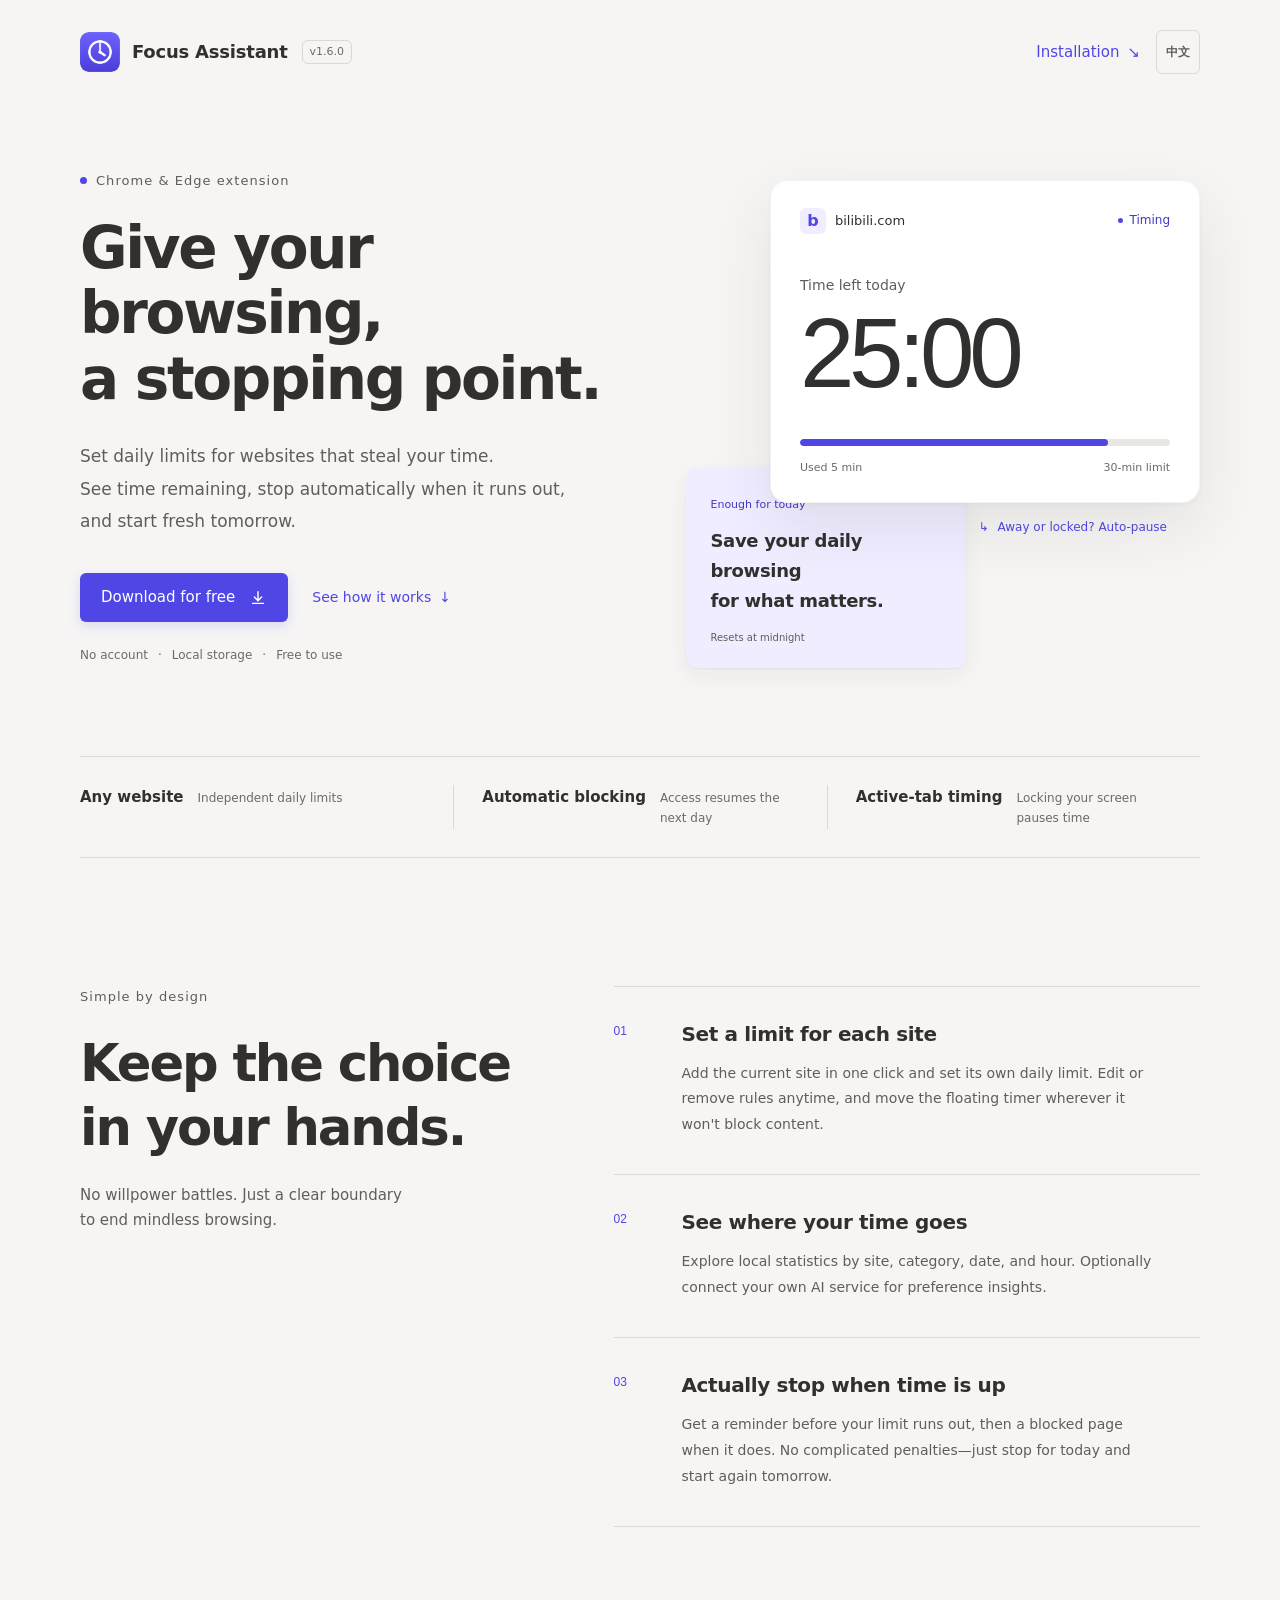
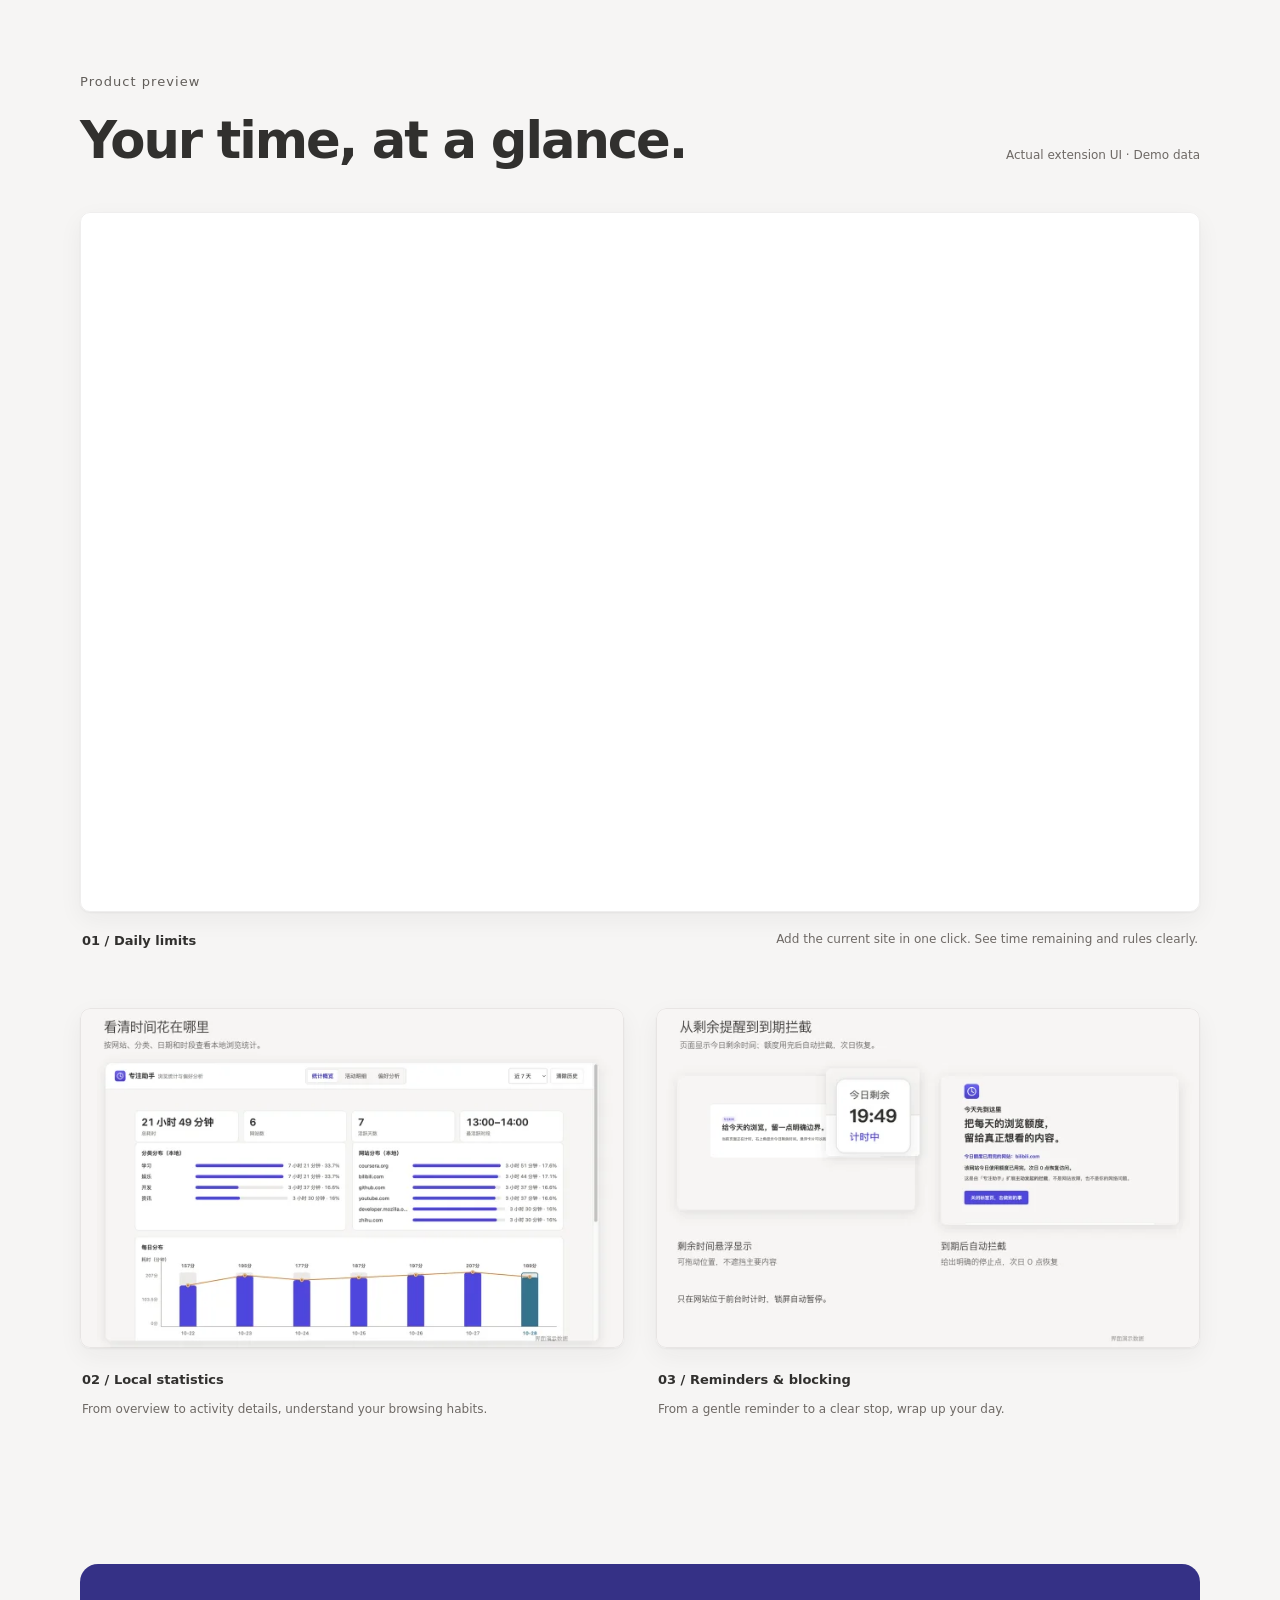
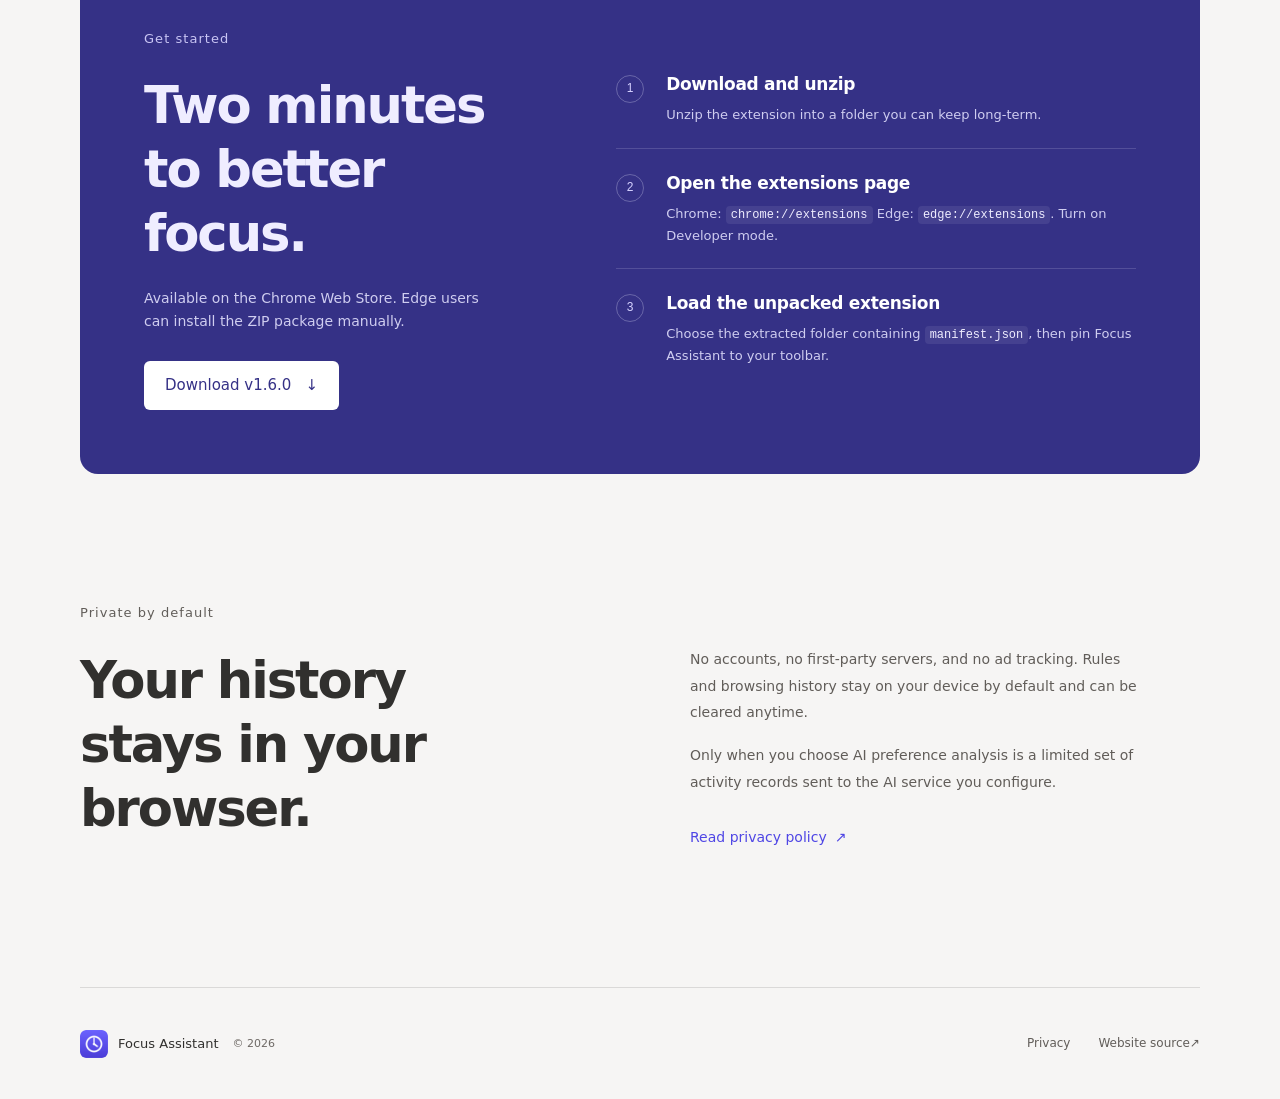
==== index.html @ d443dc2c "feat(website): 发布扩展 v1.6.0 双语版本下载" ====
<!doctype html>
<html lang="zh-CN">
<head>
  <meta charset="utf-8">
  <meta name="viewport" content="width=device-width, initial-scale=1">
  <script>
    document.documentElement.lang = (navigator.language || 'zh-CN').toLowerCase().startsWith('zh') ? 'zh-CN' : 'en';
    try {
      const savedLanguage = localStorage.getItem('focus-helper-language');
      if (savedLanguage === 'en' || savedLanguage === 'zh-CN') document.documentElement.lang = savedLanguage;
    } catch {}
  </script>
  <title data-i18n="meta.title">专注助手｜给浏览，一个停止点</title>
  <meta name="description" content="专注助手是一款 Chrome 与 Edge 扩展：为网站设置每日使用限额，查看剩余时间，到期自动拦截，次日恢复。浏览记录默认只保存在本机。" data-i18n-attr="content:meta.description">
  <meta name="theme-color" content="#f6f5f4">
  <link rel="canonical" href="https://yl-jiang.github.io/focus-helper/">
  <link rel="icon" type="image/png" href="assets/icon.png">
  <link rel="stylesheet" href="styles.css">
  <script src="site.js" defer></script>
  <meta property="og:type" content="website">
  <meta property="og:locale" content="zh_CN" data-i18n-attr="content:meta.ogLocale">
  <meta property="og:title" content="专注助手｜给浏览，一个停止点" data-i18n-attr="content:meta.title">
  <meta property="og:description" content="为网站设置每日额度，剩余时间看得见，到期自动停下。" data-i18n-attr="content:meta.ogDescription">
  <meta property="og:url" content="https://yl-jiang.github.io/focus-helper/">
  <meta property="og:image" content="https://yl-jiang.github.io/focus-helper/assets/social-preview.png">
  <meta property="og:image:width" content="1400">
  <meta property="og:image:height" content="560">
  <meta property="og:image:alt" content="专注助手：为网站设置每日使用限额" data-i18n-attr="content:meta.ogImageAlt">
  <meta name="twitter:card" content="summary_large_image">
</head>
<body>
  <a class="skip-link" href="#main-content" data-i18n="skip">跳到主要内容</a>

  <header class="site-header shell">
    <a class="brand" href="./" aria-label="专注助手首页" data-i18n-attr="aria-label:brand.aria">
      <img src="assets/icon.png" alt="" width="40" height="40">
      <span data-i18n="brand.name">专注助手</span>
      <span class="version">v1.6.0</span>
    </a>
    <div class="header-actions">
      <a class="text-link header-link" href="#install"><span data-i18n="header.install">安装说明</span> <span aria-hidden="true">↘</span></a>
      <button class="language-toggle" id="language-toggle" type="button" aria-label="Switch to English" hidden>EN</button>
    </div>
  </header>

  <main id="main-content" tabindex="-1">
    <section class="hero shell" aria-labelledby="hero-title">
      <div class="hero-copy">
        <p class="eyebrow"><span class="status-dot" aria-hidden="true"></span> <span data-i18n="hero.eyebrow">Chrome 与 Edge 扩展</span></p>
        <h1 id="hero-title"><span data-i18n="hero.title1">给浏览，</span><br><span data-i18n="hero.title2">一个停止点。</span></h1>
        <p class="hero-description"><span data-i18n="hero.description1">为容易刷过头的网站设置每日额度。</span><br class="desktop-break"> <span data-i18n="hero.description2">剩余时间看得见，到期自动停下，第二天再重新开始。</span></p>
        <div class="hero-actions">
          <a class="button button-primary" href="assets/focus-helper-v1.6.0.zip" download>
            <span data-i18n="hero.download">免费下载扩展</span>
            <svg viewBox="0 0 20 20" width="18" height="18" fill="none" aria-hidden="true"><path d="M10 3v10m-4-4 4 4 4-4M4 16h12" stroke="currentColor" stroke-width="1.6" stroke-linecap="round" stroke-linejoin="round"/></svg>
          </a>
          <a class="text-link" href="#preview"><span data-i18n="hero.preview">看看它如何工作</span> <span aria-hidden="true">↓</span></a>
        </div>
        <ul class="hero-meta" aria-label="产品特点" data-i18n-attr="aria-label:hero.metaAria">
          <li data-i18n="hero.noAccount">无需注册</li>
          <li data-i18n="hero.local">本地保存</li>
          <li data-i18n="hero.free">免费使用</li>
        </ul>
      </div>

      <div class="timer-stage" role="img" aria-label="倒计时界面示意：bilibili.com 今日剩余 25 分钟，每日限额 30 分钟" data-i18n-attr="aria-label:timer.aria">
        <div class="timer-window" aria-hidden="true">
          <div class="timer-topline">
            <span class="site-name"><span class="site-mark">b</span>bilibili.com</span>
            <span class="timer-status"><span class="status-dot"></span><span data-i18n="timer.status">计时中</span></span>
          </div>
          <p class="timer-label" data-i18n="timer.label">今日剩余</p>
          <p class="timer-value">25:00</p>
          <div class="timer-track"><span></span></div>
          <div class="timer-footnote"><span data-i18n="timer.used">已用 5 分钟</span><span data-i18n="timer.limit">限额 30 分钟</span></div>
        </div>
        <p class="pause-note" aria-hidden="true"><span>↳</span> <span data-i18n="timer.pause">离开或锁屏，自动暂停</span></p>
        <blockquote class="stop-note" aria-hidden="true">
          <span class="stop-note-label" data-i18n="timer.stopLabel">今天先到这里</span>
          <p><span data-i18n="timer.stopQuote1">把每天的浏览额度，</span><br><span data-i18n="timer.stopQuote2">留给真正想看的内容。</span></p>
          <footer data-i18n="timer.stopFooter">额度用尽后，次日 0 点恢复</footer>
        </blockquote>
      </div>
    </section>

    <ul class="principle-list shell" aria-label="核心能力" data-i18n-attr="aria-label:principles.aria">
      <li><strong data-i18n="principles.siteTitle">任意网站</strong><span data-i18n="principles.siteText">独立设置每日限额</span></li>
      <li><strong data-i18n="principles.blockTitle">到期拦截</strong><span data-i18n="principles.blockText">次日自动恢复访问</span></li>
      <li><strong data-i18n="principles.activeTitle">前台计时</strong><span data-i18n="principles.activeText">锁屏不计入使用时间</span></li>
    </ul>

    <section class="features shell" id="features" aria-labelledby="features-title">
      <div class="section-heading">
        <p class="eyebrow" data-i18n="features.eyebrow">简单，但刚刚好</p>
        <h2 id="features-title"><span data-i18n="features.title1">把选择权，</span><br><span data-i18n="features.title2">留给自己。</span></h2>
        <p data-i18n="features.description">不靠意志力反复拉扯，用一个明确的边界，结束无意识的浏览。</p>
      </div>
      <div class="feature-list">
        <article class="feature-item">
          <span class="feature-number" aria-hidden="true">01</span>
          <div><h3 data-i18n="feature1.title">为每个网站设定额度</h3><p data-i18n="feature1.body">快速添加当前网站，独立设置每日时长。规则可以随时修改或删除，倒计时悬浮框可移动到不遮挡内容的位置。</p></div>
        </article>
        <article class="feature-item">
          <span class="feature-number" aria-hidden="true">02</span>
          <div><h3 data-i18n="feature2.title">看见时间去向</h3><p data-i18n="feature2.body">按网站、分类、日期和时段查看本地统计。需要时，也可以接入自己的模型服务，生成可选的 AI 偏好分析。</p></div>
        </article>
        <article class="feature-item">
          <span class="feature-number" aria-hidden="true">03</span>
          <div><h3 data-i18n="feature3.title">到期之后，真的停下来</h3><p data-i18n="feature3.body">额度即将用完时提醒，用完后自动进入拦截页。没有复杂的惩罚，只有今天到此为止，明天重新开始。</p></div>
        </article>
      </div>
    </section>

    <section class="preview shell" id="preview" aria-labelledby="preview-title">
      <div class="preview-heading">
        <div><p class="eyebrow" data-i18n="preview.eyebrow">产品预览</p><h2 id="preview-title" data-i18n="preview.title">你的时间，一目了然。</h2></div>
        <p data-i18n="preview.note">真实扩展界面 · 演示数据</p>
      </div>
      <figure class="shot shot-wide">
        <div class="shot-frame">
          <img src="assets/limits-1280.webp" srcset="assets/limits-640.webp 640w, assets/limits-1280.webp 1280w" sizes="(max-width: 760px) calc(100vw - 40px), 1120px" width="1280" height="800" loading="lazy" decoding="async" alt="专注助手弹窗：快速添加当前网站，并分别管理 bilibili.com 和 youtube.com 的每日限额与剩余时间" data-i18n-attr="alt:shots.limitsAlt">
        </div>
        <figcaption><span data-i18n="shots.limitsCaption">01 / 每日限额</span><p data-i18n="shots.limitsText">当前网站一键添加，剩余时间与规则清晰可见。</p></figcaption>
      </figure>
      <div class="shot-grid">
        <figure class="shot">
          <div class="shot-frame">
            <img src="assets/statistics-1280.webp" srcset="assets/statistics-640.webp 640w, assets/statistics-1280.webp 1280w" sizes="(max-width: 760px) calc(100vw - 40px), 544px" width="1280" height="800" loading="lazy" decoding="async" alt="本地统计概览：总耗时、网站数、活跃天数，以及分类、网站和每日时间分布" data-i18n-attr="alt:shots.statisticsAlt">
          </div>
          <figcaption><span data-i18n="shots.statisticsCaption">02 / 本地统计</span><p data-i18n="shots.statisticsText">从总览到活动明细，理解自己的浏览习惯。</p></figcaption>
        </figure>
        <figure class="shot">
          <div class="shot-frame">
            <img src="assets/countdown-1280.webp" srcset="assets/countdown-640.webp 640w, assets/countdown-1280.webp 1280w" sizes="(max-width: 760px) calc(100vw - 40px), 544px" width="1280" height="800" loading="lazy" decoding="async" alt="倒计时悬浮框与到期拦截页：显示今日剩余时间，额度用完后提示次日恢复" data-i18n-attr="alt:shots.countdownAlt">
          </div>
          <figcaption><span data-i18n="shots.countdownCaption">03 / 提醒与拦截</span><p data-i18n="shots.countdownText">从温和提醒到明确停止，给今天一个收尾。</p></figcaption>
        </figure>
      </div>
    </section>

    <section class="install shell" id="install" aria-labelledby="install-title">
      <div class="install-intro">
        <p class="eyebrow" data-i18n="install.eyebrow">现在开始</p>
        <h2 id="install-title"><span data-i18n="install.title1">两分钟，</span><br><span data-i18n="install.title2">开始专注。</span></h2>
        <p data-i18n="install.description">Chrome 应用商店已上架；Edge 用户可通过压缩包手动安装。</p>
        <a class="button button-light" href="assets/focus-helper-v1.6.0.zip" download><span data-i18n="install.download">下载 v1.6.0</span> <span aria-hidden="true">↓</span></a>
      </div>
      <ol class="install-steps">
        <li><span class="step-number" aria-hidden="true">1</span><div><h3 data-i18n="install.step1Title">下载并解压</h3><p data-i18n="install.step1Body">将扩展压缩包解压到一个你会长期保留的文件夹。</p></div></li>
        <li><span class="step-number" aria-hidden="true">2</span><div><h3 data-i18n="install.step2Title">打开扩展管理页</h3><p><span data-i18n="install.step2Chrome">Chrome：</span><code>chrome://extensions</code><span data-i18n="install.step2Edge">；Edge：</span><code>edge://extensions</code><span data-i18n="install.step2Hint">。开启“开发者模式”。</span></p></div></li>
        <li><span class="step-number" aria-hidden="true">3</span><div><h3 data-i18n="install.step3Title">加载已解压的扩展</h3><p><span data-i18n="install.step3Prefix">选择刚才解压、包含 </span><code>manifest.json</code><span data-i18n="install.step3Suffix"> 的文件夹，然后将专注助手固定到工具栏。</span></p></div></li>
      </ol>
    </section>

    <section class="privacy shell" aria-labelledby="privacy-title">
      <div><p class="eyebrow" data-i18n="privacy.eyebrow">隐私，默认如此</p><h2 id="privacy-title"><span data-i18n="privacy.title1">你的记录，</span><br><span data-i18n="privacy.title2">留在你的浏览器里。</span></h2></div>
      <div class="privacy-copy">
        <p data-i18n="privacy.body1">没有账号，没有自有服务器，也没有广告跟踪。限额规则和浏览历史默认仅保存在本机，可随时清除。</p>
        <p data-i18n="privacy.body2">只有你主动使用 AI 偏好分析时，指定范围内的活动记录才会发送给你自己配置的模型服务。</p>
        <a class="text-link" href="https://yl-jiang.github.io/privacy-policy/privacy.html" target="_blank" rel="noopener noreferrer"><span data-i18n="privacy.link">阅读隐私政策</span> <span aria-hidden="true">↗</span></a>
      </div>
    </section>
  </main>

  <footer class="site-footer shell">
    <div class="footer-brand"><img src="assets/icon.png" alt="" width="28" height="28" loading="lazy"><span data-i18n="brand.name">专注助手</span><span class="copyright">© 2026</span></div>
    <nav class="footer-links" aria-label="页脚导航" data-i18n-attr="aria-label:footer.aria">
      <a href="https://yl-jiang.github.io/privacy-policy/privacy.html" target="_blank" rel="noopener noreferrer" data-i18n="footer.privacy">隐私政策</a>
      <a href="https://github.com/yl-jiang/focus-helper" target="_blank" rel="noopener noreferrer"><span data-i18n="footer.source">网站源码</span> <span aria-hidden="true">↗</span></a>
    </nav>
  </footer>
</body>
</html>
---- styles.css ----
:root {
  color-scheme: light;
  --canvas: #f6f5f4;
  --surface: #ffffff;
  --surface-subtle: #efedff;
  --ink: #31302e;
  --ink-2: #615d59;
  --ink-3: #6e6965;
  --line: rgb(49 48 46 / 14%);
  --accent: #4f46e5;
  --accent-strong: #4338ca;
  --accent-soft: #efedff;
  --install: #353186;
  --install-text: #efedff;
  --on-accent: #ffffff;
  --radius-s: 6px;
  --radius-m: 10px;
  --radius-l: 18px;
  --font-sans: -apple-system, BlinkMacSystemFont, "PingFang SC", "Hiragino Sans GB", "Microsoft YaHei", system-ui, sans-serif;
  --font-number: "SF Pro Display", "Helvetica Neue", Arial, sans-serif;
  --shadow-small: 0 1px 2px rgb(49 48 46 / 5%), 0 8px 24px rgb(49 48 46 / 5%);
  --shadow-large: 0 2px 4px rgb(49 48 46 / 4%), 0 24px 64px rgb(49 48 46 / 9%);
  --ease-out: cubic-bezier(.16, 1, .3, 1);
}

* { box-sizing: border-box; }
html { scroll-behavior: smooth; scroll-padding-top: 24px; }
body {
  margin: 0;
  color: var(--ink);
  background: var(--canvas);
  font: 16px/1.65 var(--font-sans);
  -webkit-font-smoothing: antialiased;
  -moz-osx-font-smoothing: grayscale;
}
h1, h2, h3, p, figure, blockquote { margin: 0; }
h1, h2, h3 { text-wrap: balance; }
p { text-wrap: pretty; }
a { color: inherit; text-decoration: none; touch-action: manipulation; }
img { display: block; max-width: 100%; height: auto; }
button, a { -webkit-tap-highlight-color: transparent; }
::selection { color: var(--ink); background: #dcd8ff; }
:focus-visible { outline: 2px solid var(--accent); outline-offset: 5px; }
.shell { width: min(1120px, calc(100% - 48px)); margin-inline: auto; }
.skip-link { position: fixed; inset: 12px auto auto 12px; z-index: 10; padding: 8px 14px; color: var(--on-accent); background: var(--accent); border-radius: var(--radius-s); transform: translateY(-160%); }
.skip-link:focus { transform: translateY(0); }

.site-header { min-height: 104px; display: flex; align-items: center; justify-content: space-between; gap: 24px; }
.brand { display: inline-flex; align-items: center; gap: 12px; min-height: 44px; font-size: 18px; font-weight: 600; letter-spacing: -.012em; }
.brand img { border-radius: 9px; }
.version { margin-left: 2px; padding: 2px 7px; color: var(--ink-3); border: 1px solid var(--line); border-radius: var(--radius-s); font-size: 11px; font-weight: 500; letter-spacing: 0; }
.text-link { display: inline-flex; align-items: center; gap: 8px; min-height: 44px; color: var(--ink); font-size: 14px; font-weight: 500; text-underline-offset: 5px; }
.text-link span { color: var(--accent); }
.header-link { font-size: 15px; }
.header-actions { display: flex; align-items: center; gap: 16px; }
.language-toggle { min-width: 44px; min-height: 44px; padding: 8px; color: var(--ink-2); background: transparent; border: 1px solid var(--line); border-radius: var(--radius-s); font: 600 12px/1 var(--font-sans); cursor: pointer; transition: color 160ms ease-out, background-color 160ms ease-out; }
[hidden] { display: none !important; }
html[lang="en"] h1 { font-size: clamp(46px, 4.8vw, 58px); letter-spacing: -.04em; }
@media (max-width: 760px) {
  html[lang="en"] h1 { font-size: clamp(38px, 10vw, 54px); }
}
@media (max-width: 480px) {
  .header-link { display: none; }
}
@media (hover: hover) and (pointer: fine) {
  .language-toggle:hover { color: var(--accent-strong); background: var(--accent-soft); }
}

.hero { display: grid; grid-template-columns: minmax(0, 1.02fr) minmax(390px, .98fr); gap: 72px; align-items: center; min-height: 600px; padding-block: 64px 88px; }
.eyebrow { display: flex; align-items: center; gap: 9px; margin-bottom: 24px; color: var(--ink-2); font-size: 13px; font-weight: 500; letter-spacing: .08em; }
.status-dot { display: inline-block; flex: 0 0 auto; width: 7px; height: 7px; background: var(--accent); border-radius: 50%; }
h1 { max-width: 580px; font-size: clamp(52px, 5.7vw, 78px); font-weight: 600; line-height: 1.13; letter-spacing: -.05em; }
.hero-description { max-width: 490px; margin-top: 28px; color: var(--ink-2); font-size: 17px; line-height: 1.9; }
.hero-actions { display: flex; align-items: center; gap: 24px; flex-wrap: wrap; margin-top: 36px; }
.button { display: inline-flex; align-items: center; justify-content: center; gap: 14px; min-height: 48px; padding: 11px 20px; border: 1px solid transparent; border-radius: var(--radius-s); font-size: 15px; font-weight: 500; transition: background-color 160ms ease-out, transform 160ms var(--ease-out); }
.button-primary { color: var(--on-accent); background: var(--accent); box-shadow: 0 4px 12px rgb(79 70 229 / 16%); }
.button:active { transform: scale(.97); }
.hero-meta { display: flex; gap: 0; margin: 24px 0 0; padding: 0; color: var(--ink-3); font-size: 12px; list-style: none; }
.hero-meta li + li::before { content: "·"; margin-inline: 10px; }

.timer-stage { position: relative; min-height: 500px; padding-top: 12px; }
.timer-window { position: relative; z-index: 1; width: min(100%, 430px); margin-left: auto; padding: 28px 30px 26px; background: var(--surface); border-radius: var(--radius-l); box-shadow: var(--shadow-large); outline: 1px solid rgb(49 48 46 / 6%); outline-offset: -1px; }
.timer-topline { display: flex; align-items: center; justify-content: space-between; gap: 12px; font-size: 13px; }
.site-name { display: inline-flex; align-items: center; gap: 9px; font-weight: 500; }
.site-mark { display: grid; place-items: center; width: 26px; height: 26px; color: var(--accent); background: var(--accent-soft); border-radius: var(--radius-s); font-size: 16px; font-weight: 600; }
.timer-status { display: inline-flex; align-items: center; gap: 6px; color: var(--accent-strong); font-size: 12px; }
.timer-status .status-dot { width: 5px; height: 5px; }
.timer-label { margin-top: 40px; color: var(--ink-2); font-size: 14px; }
.timer-value { margin-block: 2px 30px; font-family: var(--font-number); font-size: clamp(72px, 8vw, 98px); font-weight: 500; line-height: 1.12; letter-spacing: -.055em; font-variant-numeric: tabular-nums; }
.timer-track { height: 7px; overflow: hidden; background: #e9e7e4; border-radius: 999px; }
.timer-track span { display: block; width: 83.333%; height: 100%; background: var(--accent); border-radius: inherit; }
.timer-footnote { display: flex; justify-content: space-between; gap: 12px; margin-top: 13px; color: var(--ink-3); font-size: 11px; font-variant-numeric: tabular-nums; }
.pause-note { position: absolute; top: 350px; right: 28px; color: var(--ink-3); font-size: 12px; }
.pause-note span { margin-right: 5px; color: var(--accent); }
.stop-note { position: absolute; inset: auto auto 0 0; width: 280px; padding: 22px 24px; background: #efedff; border-radius: var(--radius-m); box-shadow: var(--shadow-small); }
.stop-note-label { color: var(--accent-strong); font-size: 11px; font-weight: 500; }
.stop-note p { margin-top: 10px; font-size: 18px; font-weight: 600; line-height: 1.65; letter-spacing: -.018em; }
.stop-note footer { margin-top: 14px; color: var(--ink-2); font-size: 10px; }

.principle-list { display: grid; grid-template-columns: repeat(3, 1fr); margin-block: 0 128px; padding: 28px 0; border-block: 1px solid var(--line); list-style: none; }
.principle-list li { display: flex; align-items: baseline; gap: 14px; padding-inline: 28px; }
.principle-list li:first-child { padding-left: 0; }
.principle-list li + li { border-left: 1px solid var(--line); }
.principle-list strong { flex-shrink: 0; font-size: 15px; font-weight: 600; }
.principle-list span { color: var(--ink-3); font-size: 12px; }

.features { display: grid; grid-template-columns: .85fr 1.15fr; gap: 100px; padding-bottom: 144px; }
.section-heading { align-self: start; position: sticky; top: 48px; }
h2 { font-size: clamp(36px, 4vw, 52px); font-weight: 600; line-height: 1.25; letter-spacing: -.04em; }
.section-heading > p:last-child { max-width: 330px; margin-top: 24px; color: var(--ink-2); font-size: 15px; }
.feature-list { border-top: 1px solid var(--line); }
.feature-item { display: grid; grid-template-columns: 44px 1fr; gap: 24px; padding-block: 32px 36px; border-bottom: 1px solid var(--line); }
.feature-number { padding-top: 3px; color: var(--accent); font-family: var(--font-number); font-size: 12px; font-variant-numeric: tabular-nums; }
h3 { font-size: 20px; font-weight: 600; line-height: 1.5; letter-spacing: -.018em; }
.feature-item p { max-width: 480px; margin-top: 12px; color: var(--ink-2); font-size: 14px; line-height: 1.85; }

.preview { padding-bottom: 144px; }
.preview-heading { display: flex; align-items: end; justify-content: space-between; gap: 32px; margin-bottom: 40px; }
.preview-heading .eyebrow { margin-bottom: 16px; }
.preview-heading > p { padding-bottom: 6px; color: var(--ink-3); font-size: 12px; }
.shot-frame { overflow: hidden; background: var(--surface); border-radius: var(--radius-m); box-shadow: var(--shadow-small); }
.shot-frame img { width: 100%; outline: 1px solid rgb(49 48 46 / 8%); outline-offset: -1px; border-radius: inherit; }
.shot figcaption { display: flex; justify-content: space-between; gap: 24px; padding: 18px 2px 0; }
.shot figcaption span { flex-shrink: 0; font-size: 13px; font-weight: 600; }
.shot figcaption p { color: var(--ink-3); font-size: 12px; text-align: right; }
.shot-grid { display: grid; grid-template-columns: 1fr 1fr; gap: 32px; margin-top: 56px; }
.shot-grid .shot figcaption { display: block; }
.shot-grid .shot figcaption p { margin-top: 8px; text-align: left; }

.install { display: grid; grid-template-columns: .85fr 1.15fr; gap: 88px; margin-bottom: 128px; padding: 64px; color: var(--install-text); background: var(--install); border-radius: var(--radius-l); }
.install .eyebrow { color: #c9c5f4; }
.install-intro > p:not(.eyebrow) { max-width: 340px; margin-top: 22px; color: #cfcdf0; font-size: 14px; }
.button-light { margin-top: 28px; color: var(--install); background: var(--on-accent); }
.install-steps { display: grid; align-content: center; gap: 0; margin: 0; padding: 0; list-style: none; }
.install-steps li { display: grid; grid-template-columns: 32px 1fr; gap: 18px; padding-block: 22px; }
.install-steps li + li { border-top: 1px solid rgb(237 235 255 / 16%); }
.step-number { display: grid; place-items: center; width: 28px; height: 28px; margin-top: 3px; color: #d6d2ff; border: 1px solid rgb(237 235 255 / 28%); border-radius: 50%; font-family: var(--font-number); font-size: 12px; }
.install h3 { color: var(--on-accent); font-size: 17px; }
.install-steps p { margin-top: 7px; color: #cfcdf0; font-size: 13px; }
code { padding: 2px 5px; color: var(--install-text); background: rgb(255 255 255 / 8%); border-radius: 4px; font: 12px/1.5 ui-monospace, SFMono-Regular, Consolas, monospace; overflow-wrap: anywhere; }

.privacy { display: grid; grid-template-columns: 1fr 1fr; gap: 100px; align-items: start; padding-bottom: 128px; }
.privacy-copy { max-width: 480px; padding-top: 44px; }
.privacy-copy p { color: var(--ink-2); font-size: 14px; line-height: 1.9; }
.privacy-copy p + p { margin-top: 16px; }
.privacy-copy .text-link { margin-top: 20px; }
.site-footer { display: flex; align-items: center; justify-content: space-between; gap: 24px; min-height: 112px; border-top: 1px solid var(--line); }
.footer-brand { display: flex; align-items: center; gap: 10px; font-size: 13px; font-weight: 500; }
.footer-brand img { border-radius: var(--radius-s); }
.copyright { margin-left: 4px; color: var(--ink-3); font-size: 11px; font-weight: 400; }
.footer-links { display: flex; gap: 28px; }
.footer-links a { display: inline-flex; align-items: center; min-height: 44px; color: var(--ink-2); font-size: 12px; text-underline-offset: 4px; }

.error-main { min-height: calc(100svh - 220px); display: grid; align-content: center; padding-block: 64px; }
.error-code { color: var(--accent); font-family: var(--font-number); font-size: 14px; }
.error-main h1 { margin-top: 16px; }
.error-main p:not(.error-code) { margin-block: 24px 32px; color: var(--ink-2); }
.error-main .button { justify-self: start; }

@media (hover: hover) and (pointer: fine) {
  .button-primary:hover { background: var(--accent-strong); }
  .button-light:hover { background: var(--accent-soft); }
  .text-link:hover, .footer-links a:hover { text-decoration: underline; }
  .brand:hover { opacity: .76; }
}

@media (max-width: 980px) {
  .hero { grid-template-columns: minmax(0, 1fr) minmax(340px, .9fr); gap: 36px; }
  .timer-window { padding-inline: 24px; }
  .stop-note { width: 246px; }
  .principle-list li { display: grid; gap: 3px; padding-inline: 20px; }
  .features, .privacy { gap: 56px; }
  .install { gap: 48px; padding: 48px; }
}

@media (max-width: 760px) {
  .shell { width: min(100% - 40px, 560px); }
  .site-header { min-height: 84px; }
  .brand { font-size: 16px; }
  .brand img { width: 34px; height: 34px; }
  .version { display: none; }
  .header-link { font-size: 13px; }
  .hero { grid-template-columns: 1fr; gap: 48px; min-height: auto; padding-block: 48px 72px; }
  .eyebrow { margin-bottom: 18px; font-size: 12px; }
  h1 { font-size: clamp(48px, 14vw, 68px); }
  .hero-description { margin-top: 24px; font-size: 15px; }
  .desktop-break { display: none; }
  .hero-actions { gap: 16px 24px; margin-top: 28px; }
  .hero-meta { margin-top: 18px; }
  .timer-stage { display: flex; flex-direction: column; gap: 20px; min-height: 0; width: min(100%, 440px); margin-inline: auto; padding-top: 0; }
  .timer-window { order: 0; width: calc(100% - 20px); padding: 24px; }
  .timer-label { margin-top: 32px; }
  .timer-value { font-size: clamp(76px, 23vw, 98px); }
  .pause-note { position: static; order: 1; align-self: flex-end; margin-right: 24px; }
  .stop-note { position: static; order: 2; width: 260px; }
  .principle-list { grid-template-columns: 1fr; margin-bottom: 88px; padding-block: 8px; }
  .principle-list li { display: flex; padding: 16px 0; }
  .principle-list li + li { border-left: 0; border-top: 1px solid var(--line); }
  .principle-list span { font-size: 12px; }
  .features { grid-template-columns: 1fr; gap: 40px; padding-bottom: 96px; }
  .section-heading { position: static; }
  h2 { font-size: clamp(34px, 10vw, 44px); }
  .section-heading > p:last-child { max-width: 420px; margin-top: 20px; }
  .feature-item { grid-template-columns: 32px 1fr; gap: 16px; padding-block: 28px; }
  .feature-item p { font-size: 13px; }
  .preview { padding-bottom: 96px; }
  .preview-heading { display: block; margin-bottom: 28px; }
  .preview-heading > p { margin-top: 12px; }
  .shot figcaption { display: block; padding-top: 14px; }
  .shot figcaption p { margin-top: 6px; text-align: left; }
  .shot-grid { grid-template-columns: 1fr; gap: 40px; margin-top: 40px; }
  .install { grid-template-columns: 1fr; gap: 32px; margin-bottom: 88px; padding: 36px 28px; border-radius: var(--radius-m); }
  .install-intro > p:not(.eyebrow) { max-width: 420px; }
  .install-steps li { padding-block: 20px; }
  .privacy { grid-template-columns: 1fr; gap: 24px; padding-bottom: 80px; }
  .privacy-copy { padding-top: 0; }
  .site-footer { align-items: flex-start; flex-direction: column; gap: 8px; padding-block: 24px; }
  .footer-links { gap: 24px; }
}

@media (max-width: 380px) {
  .shell { width: calc(100% - 32px); }
  .hero-actions { align-items: flex-start; flex-direction: column; gap: 8px; }
  .timer-window { width: 100%; padding-inline: 20px; }
  .timer-topline { gap: 8px; }
  .stop-note { width: 240px; padding: 18px 20px; }
  .install { padding-inline: 22px; }
}

@media (prefers-reduced-motion: reduce) {
  html { scroll-behavior: auto; }
  *, *::before, *::after { transition-duration: .01ms !important; animation-duration: .01ms !important; animation-iteration-count: 1 !important; }
}
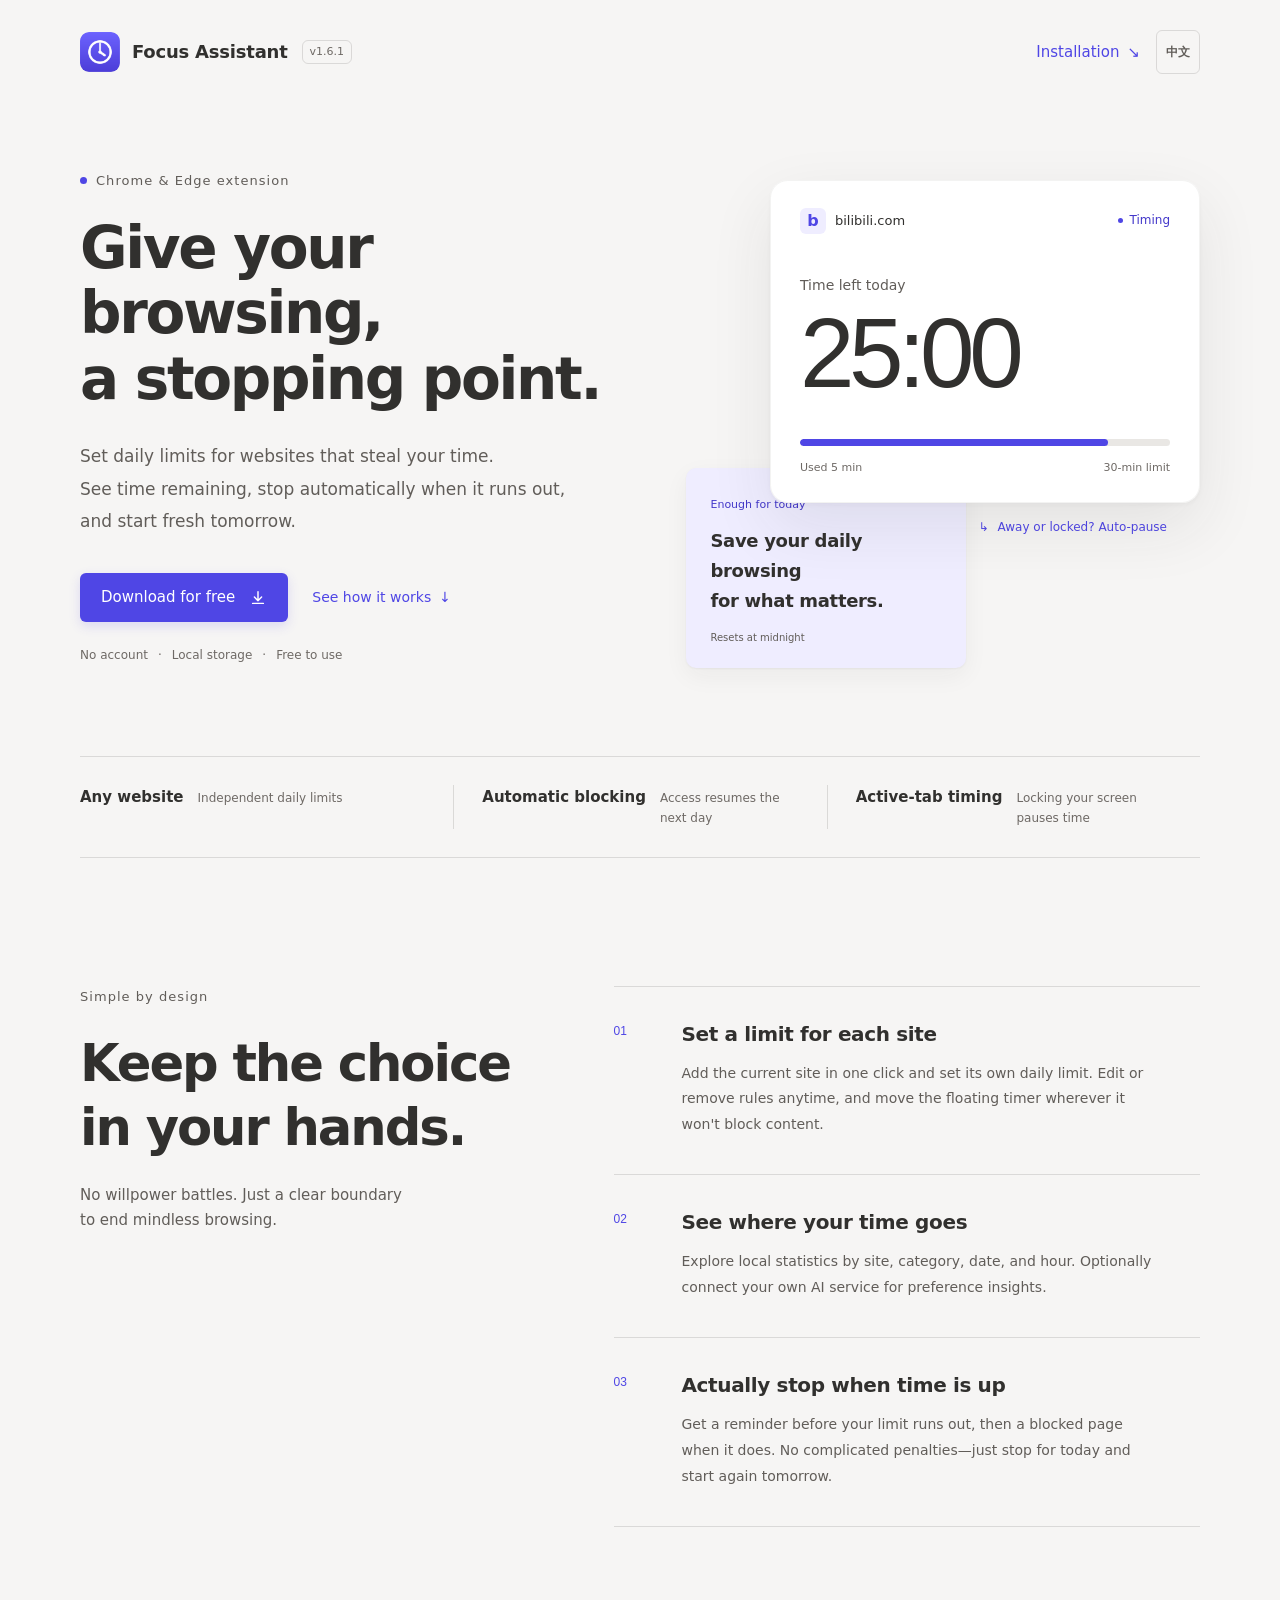
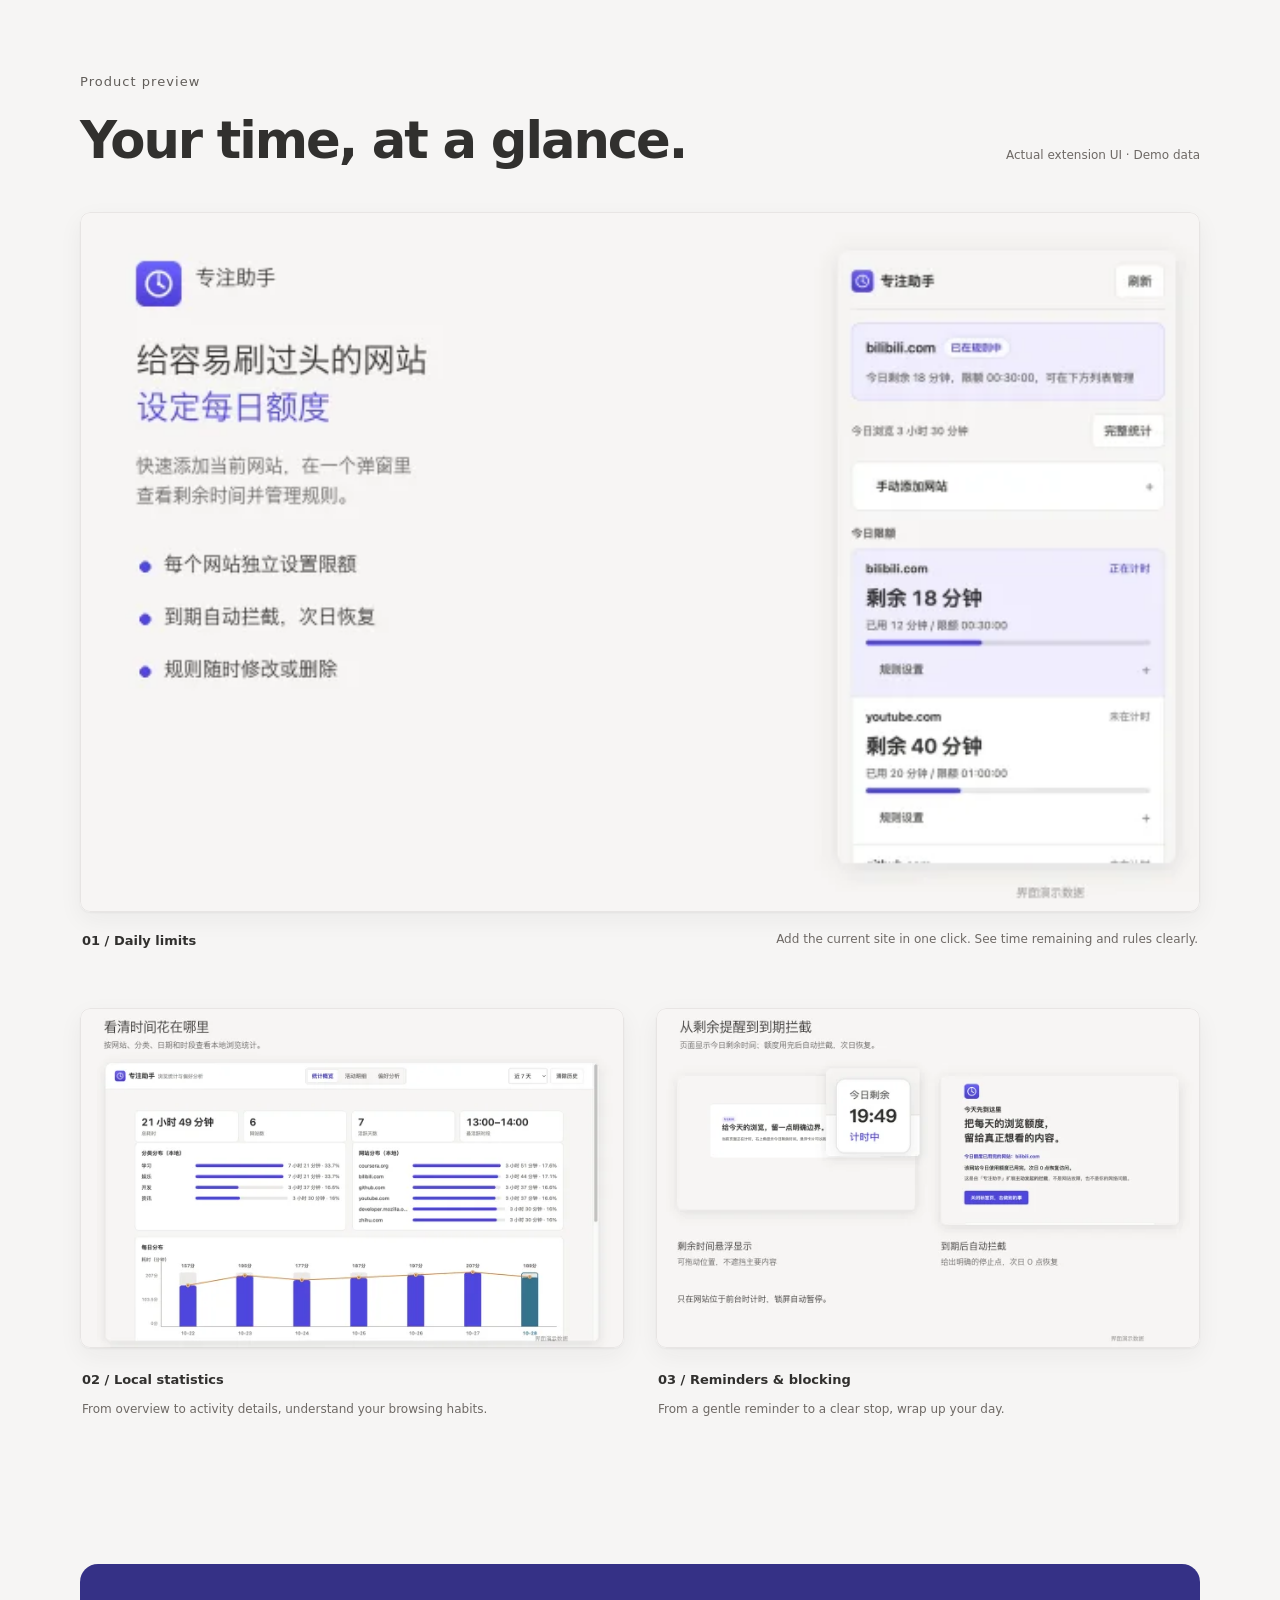
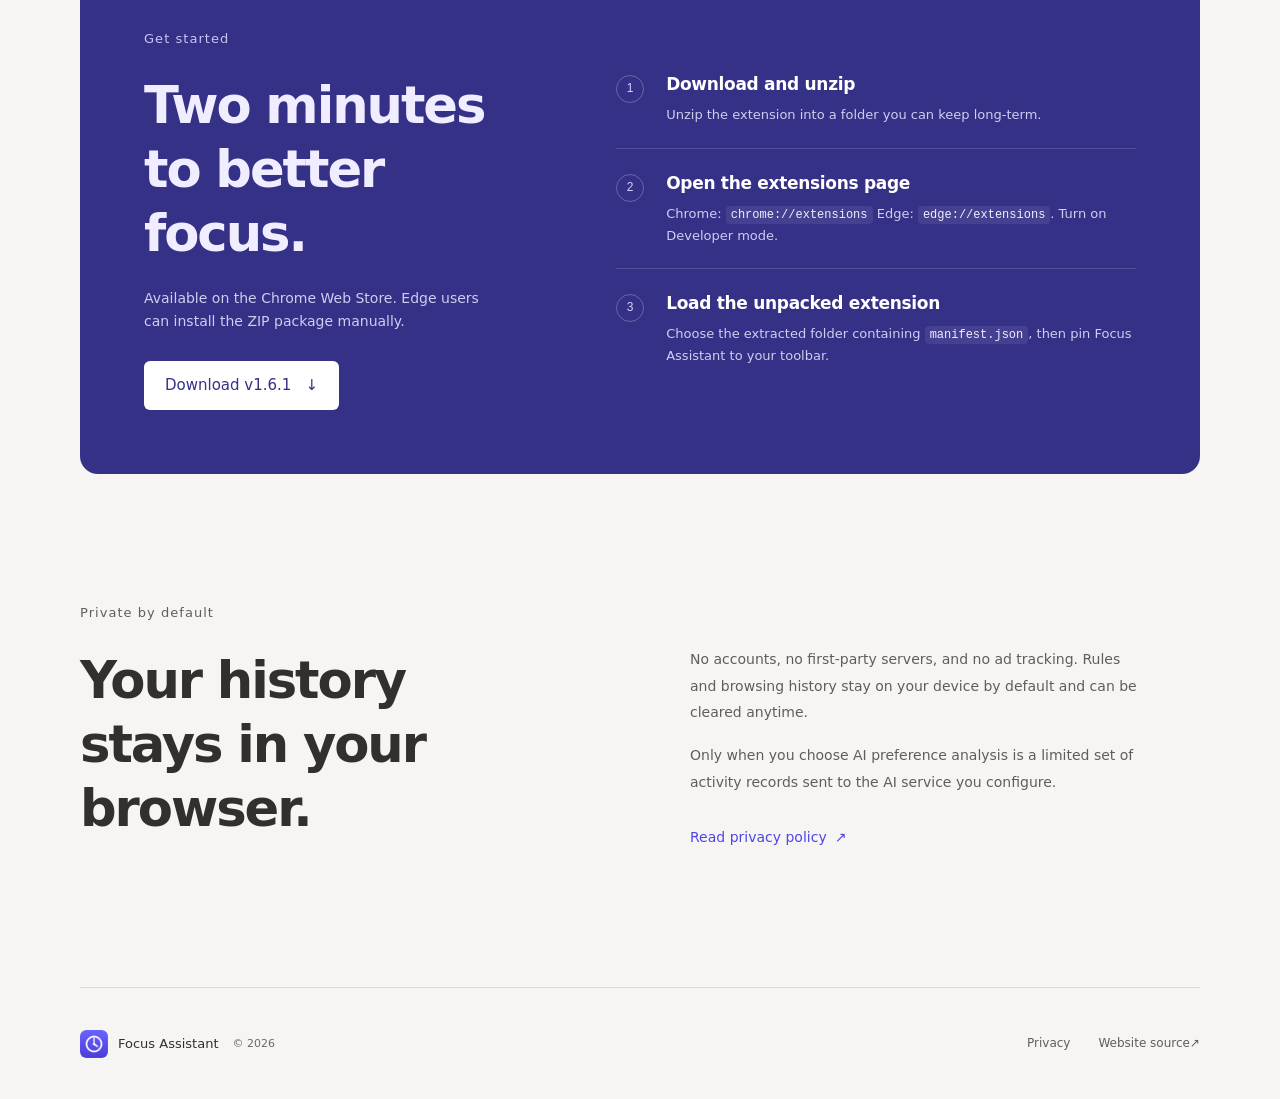
==== commit 456d0381: "fix(website): 更新活动布局补丁至 v1.6.1" ====
--- a/index.html
+++ b/index.html
@@ -35,7 +35,7 @@
     <a class="brand" href="./" aria-label="专注助手首页" data-i18n-attr="aria-label:brand.aria">
       <img src="assets/icon.png" alt="" width="40" height="40">
       <span data-i18n="brand.name">专注助手</span>
-      <span class="version">v1.6.0</span>
+      <span class="version">v1.6.1</span>
     </a>
     <div class="header-actions">
       <a class="text-link header-link" href="#install"><span data-i18n="header.install">安装说明</span> <span aria-hidden="true">↘</span></a>
@@ -50,7 +50,7 @@
         <h1 id="hero-title"><span data-i18n="hero.title1">给浏览，</span><br><span data-i18n="hero.title2">一个停止点。</span></h1>
         <p class="hero-description"><span data-i18n="hero.description1">为容易刷过头的网站设置每日额度。</span><br class="desktop-break"> <span data-i18n="hero.description2">剩余时间看得见，到期自动停下，第二天再重新开始。</span></p>
         <div class="hero-actions">
-          <a class="button button-primary" href="assets/focus-helper-v1.6.0.zip" download>
+          <a class="button button-primary" href="assets/focus-helper-v1.6.1.zip" download>
             <span data-i18n="hero.download">免费下载扩展</span>
             <svg viewBox="0 0 20 20" width="18" height="18" fill="none" aria-hidden="true"><path d="M10 3v10m-4-4 4 4 4-4M4 16h12" stroke="currentColor" stroke-width="1.6" stroke-linecap="round" stroke-linejoin="round"/></svg>
           </a>
@@ -143,7 +143,7 @@
         <p class="eyebrow" data-i18n="install.eyebrow">现在开始</p>
         <h2 id="install-title"><span data-i18n="install.title1">两分钟，</span><br><span data-i18n="install.title2">开始专注。</span></h2>
         <p data-i18n="install.description">Chrome 应用商店已上架；Edge 用户可通过压缩包手动安装。</p>
-        <a class="button button-light" href="assets/focus-helper-v1.6.0.zip" download><span data-i18n="install.download">下载 v1.6.0</span> <span aria-hidden="true">↓</span></a>
+        <a class="button button-light" href="assets/focus-helper-v1.6.1.zip" download><span data-i18n="install.download">下载 v1.6.1</span> <span aria-hidden="true">↓</span></a>
       </div>
       <ol class="install-steps">
         <li><span class="step-number" aria-hidden="true">1</span><div><h3 data-i18n="install.step1Title">下载并解压</h3><p data-i18n="install.step1Body">将扩展压缩包解压到一个你会长期保留的文件夹。</p></div></li>
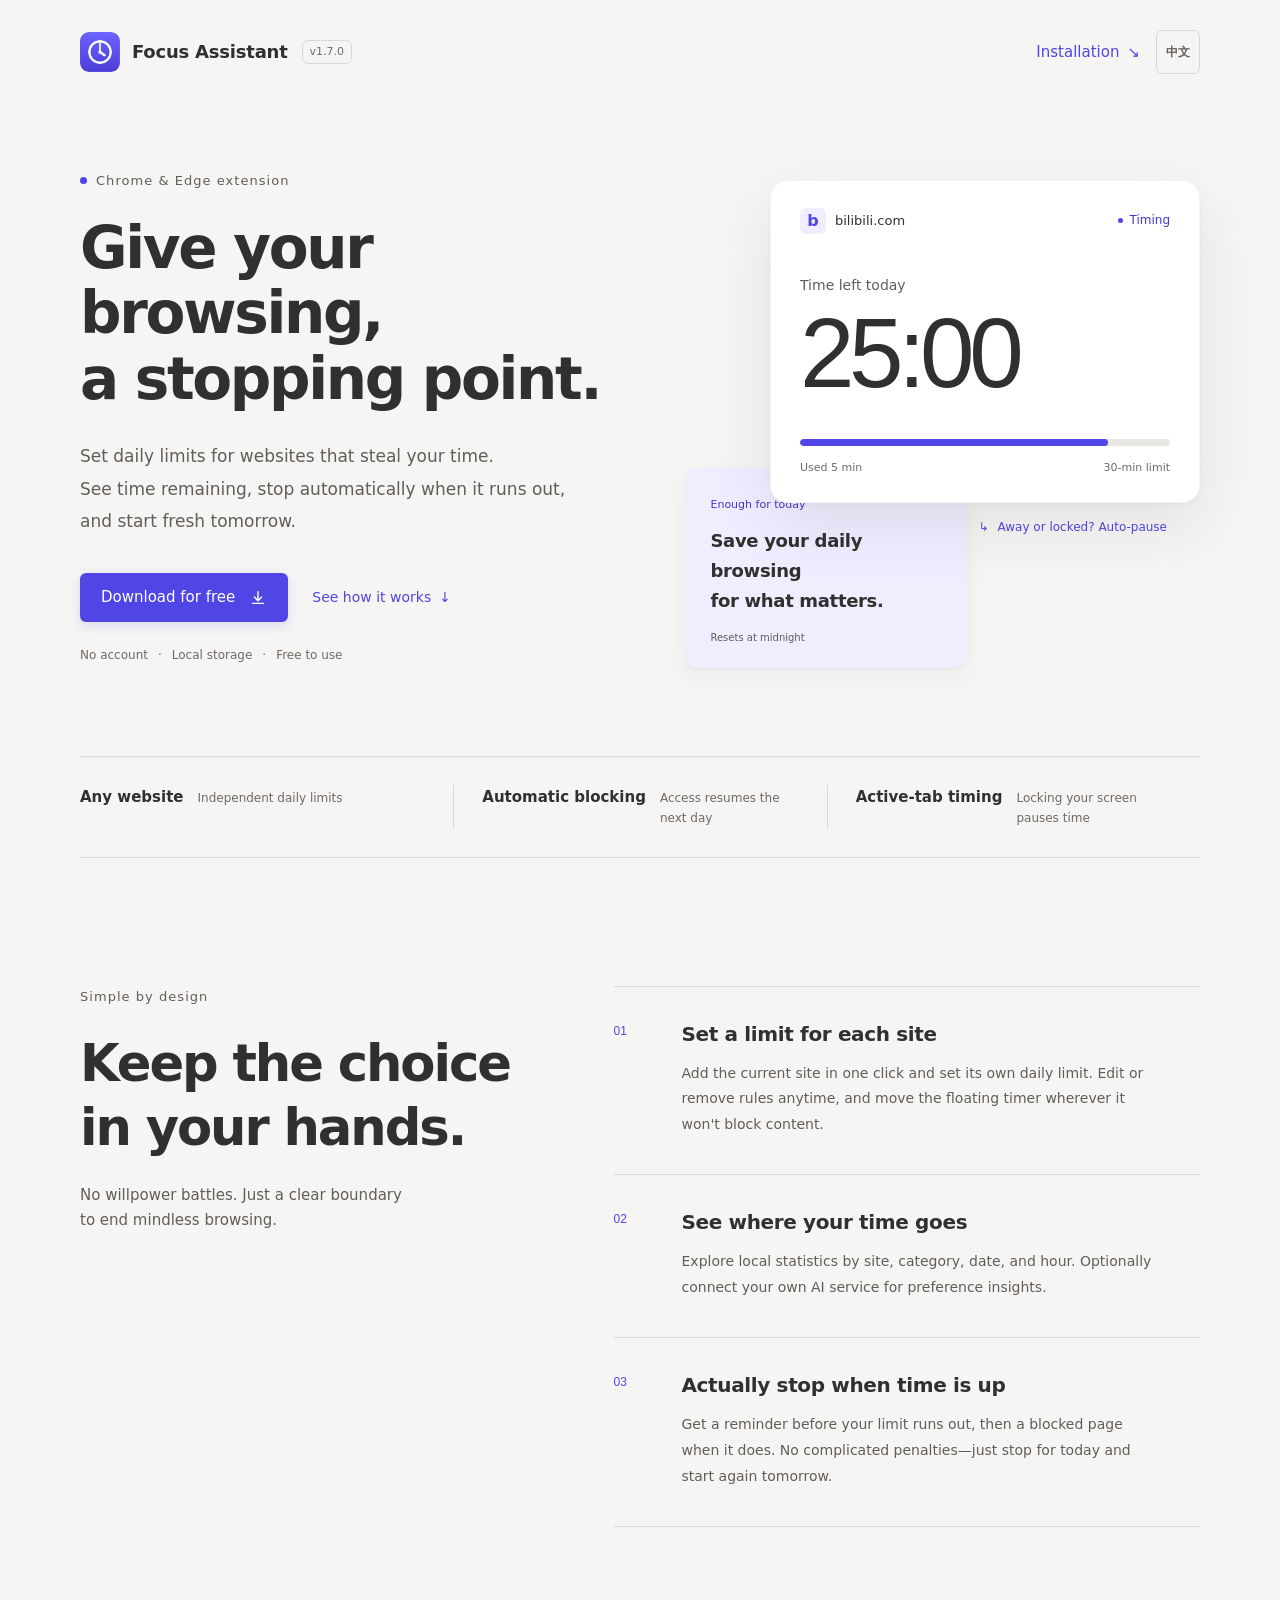
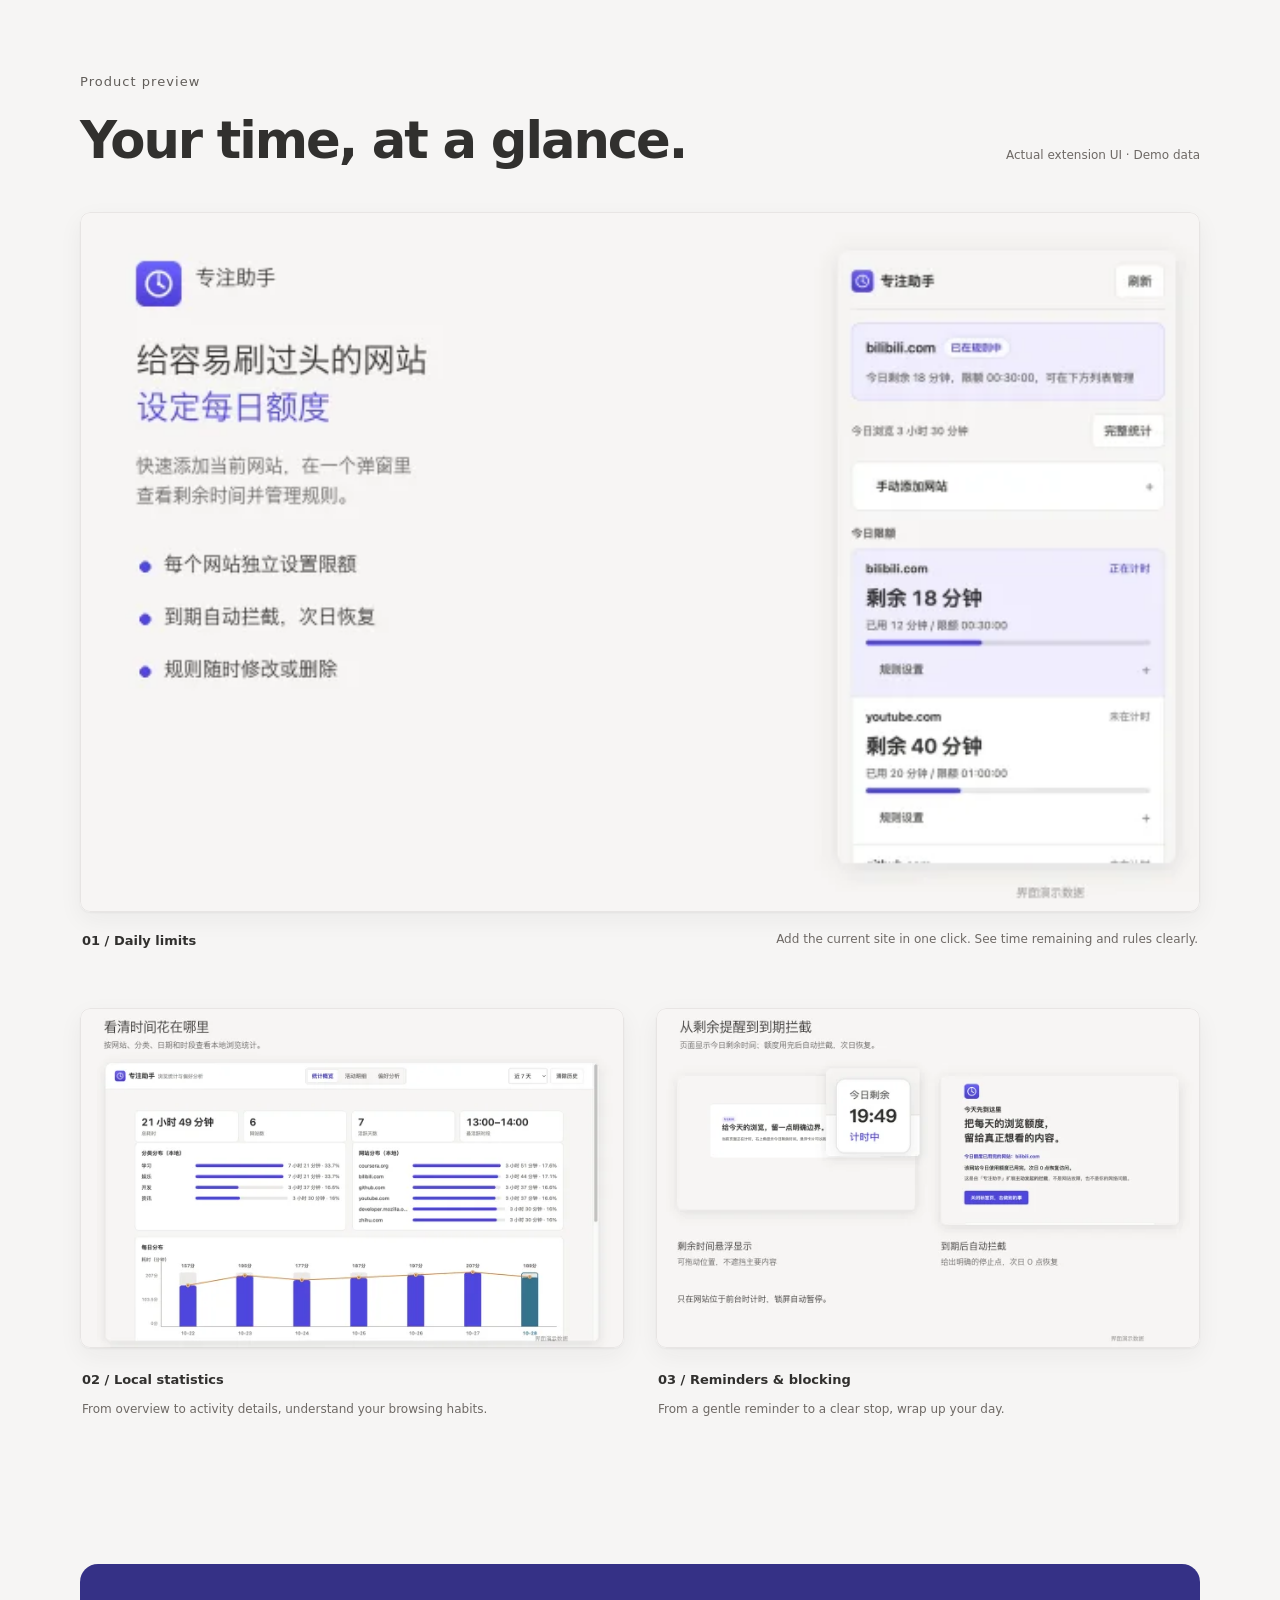
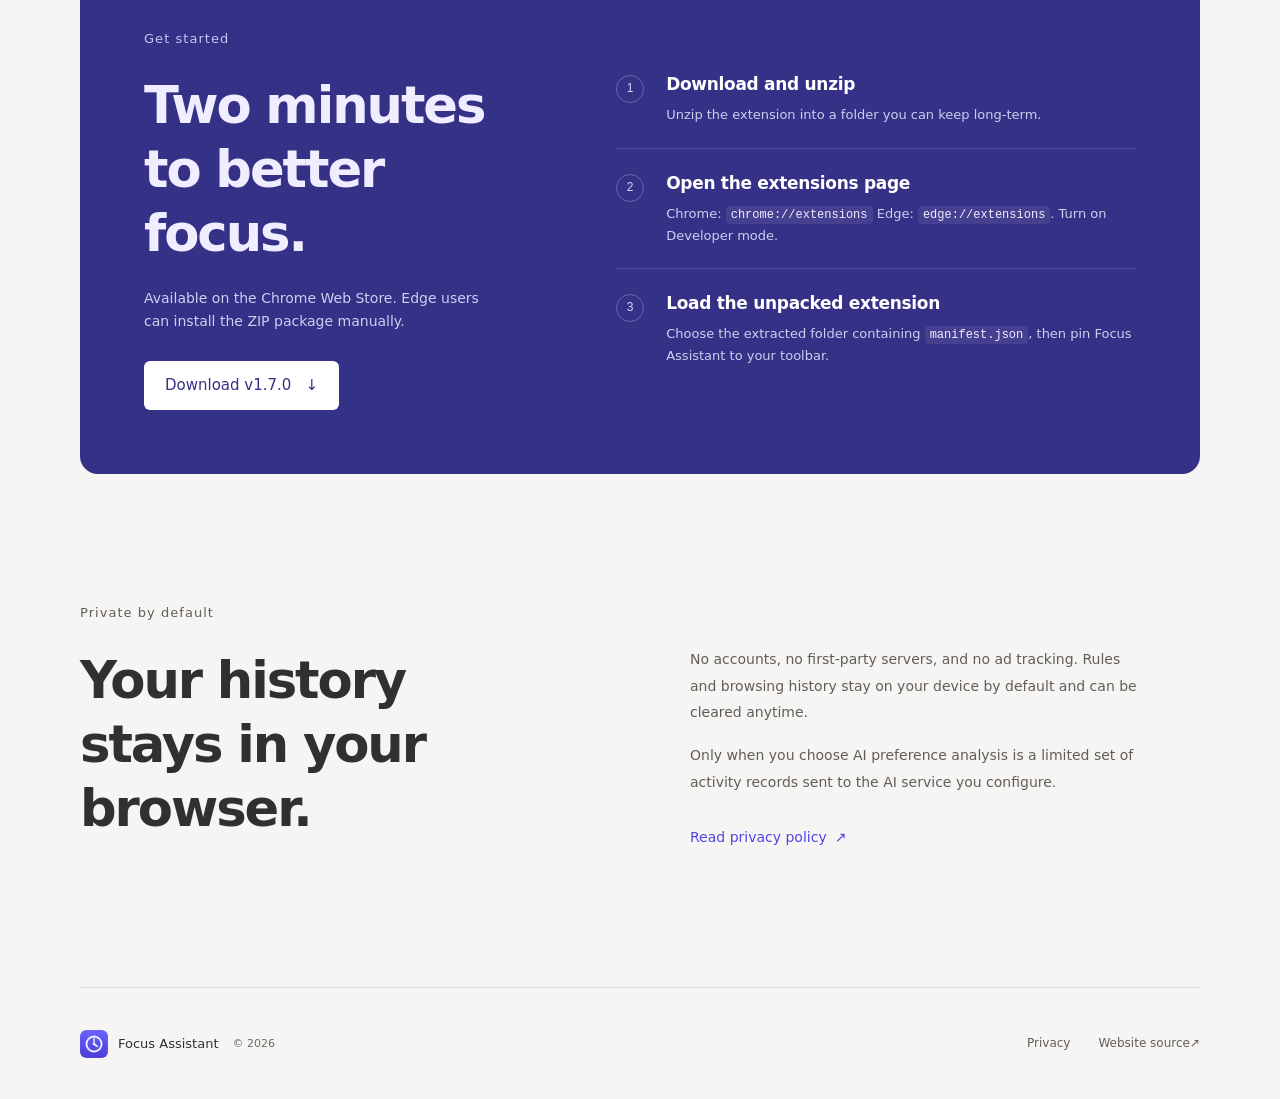
==== commit 8a644cea: "feat(website): 发布 v1.7.0 历史网页链接版本" ====
--- a/index.html
+++ b/index.html
@@ -35,7 +35,7 @@
     <a class="brand" href="./" aria-label="专注助手首页" data-i18n-attr="aria-label:brand.aria">
       <img src="assets/icon.png" alt="" width="40" height="40">
       <span data-i18n="brand.name">专注助手</span>
-      <span class="version">v1.6.1</span>
+      <span class="version">v1.7.0</span>
     </a>
     <div class="header-actions">
       <a class="text-link header-link" href="#install"><span data-i18n="header.install">安装说明</span> <span aria-hidden="true">↘</span></a>
@@ -50,7 +50,7 @@
         <h1 id="hero-title"><span data-i18n="hero.title1">给浏览，</span><br><span data-i18n="hero.title2">一个停止点。</span></h1>
         <p class="hero-description"><span data-i18n="hero.description1">为容易刷过头的网站设置每日额度。</span><br class="desktop-break"> <span data-i18n="hero.description2">剩余时间看得见，到期自动停下，第二天再重新开始。</span></p>
         <div class="hero-actions">
-          <a class="button button-primary" href="assets/focus-helper-v1.6.1.zip" download>
+          <a class="button button-primary" href="assets/focus-helper-v1.7.0.zip" download>
             <span data-i18n="hero.download">免费下载扩展</span>
             <svg viewBox="0 0 20 20" width="18" height="18" fill="none" aria-hidden="true"><path d="M10 3v10m-4-4 4 4 4-4M4 16h12" stroke="currentColor" stroke-width="1.6" stroke-linecap="round" stroke-linejoin="round"/></svg>
           </a>
@@ -143,7 +143,7 @@
         <p class="eyebrow" data-i18n="install.eyebrow">现在开始</p>
         <h2 id="install-title"><span data-i18n="install.title1">两分钟，</span><br><span data-i18n="install.title2">开始专注。</span></h2>
         <p data-i18n="install.description">Chrome 应用商店已上架；Edge 用户可通过压缩包手动安装。</p>
-        <a class="button button-light" href="assets/focus-helper-v1.6.1.zip" download><span data-i18n="install.download">下载 v1.6.1</span> <span aria-hidden="true">↓</span></a>
+        <a class="button button-light" href="assets/focus-helper-v1.7.0.zip" download><span data-i18n="install.download">下载 v1.7.0</span> <span aria-hidden="true">↓</span></a>
       </div>
       <ol class="install-steps">
         <li><span class="step-number" aria-hidden="true">1</span><div><h3 data-i18n="install.step1Title">下载并解压</h3><p data-i18n="install.step1Body">将扩展压缩包解压到一个你会长期保留的文件夹。</p></div></li>
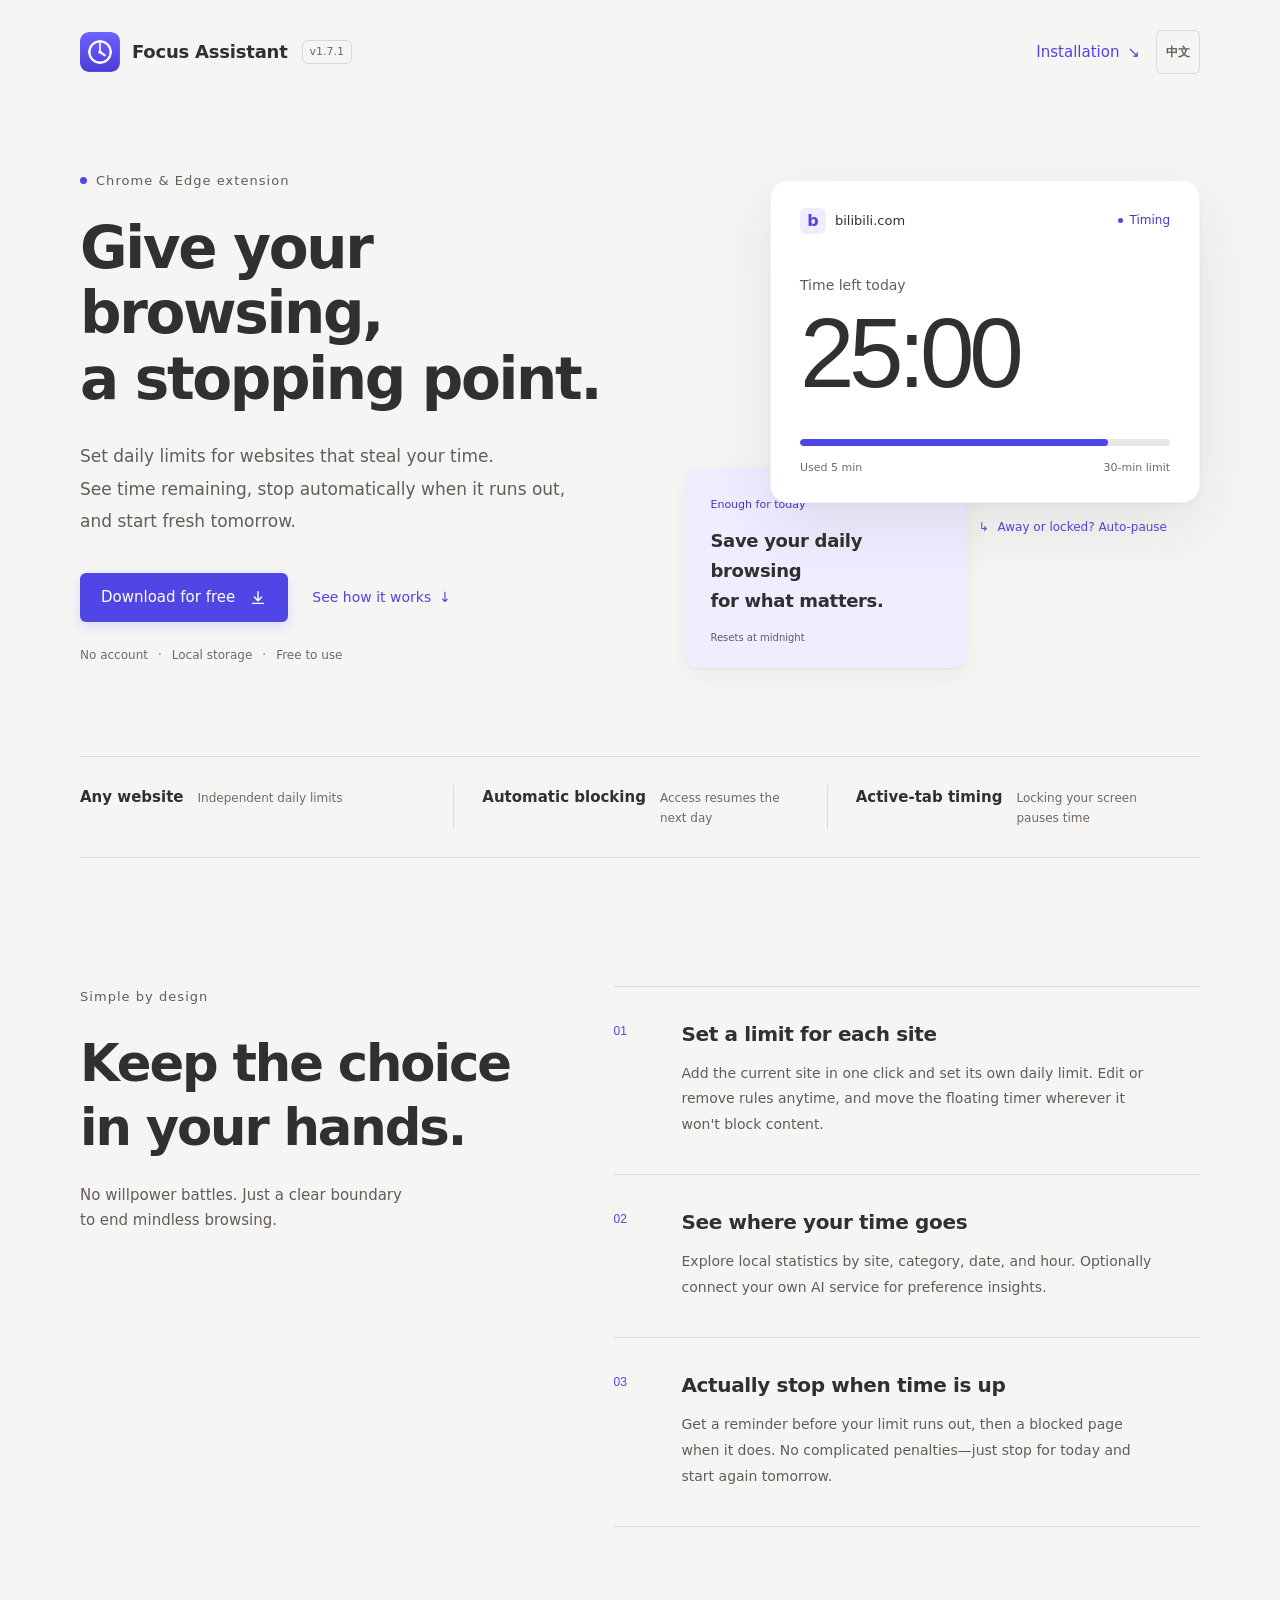
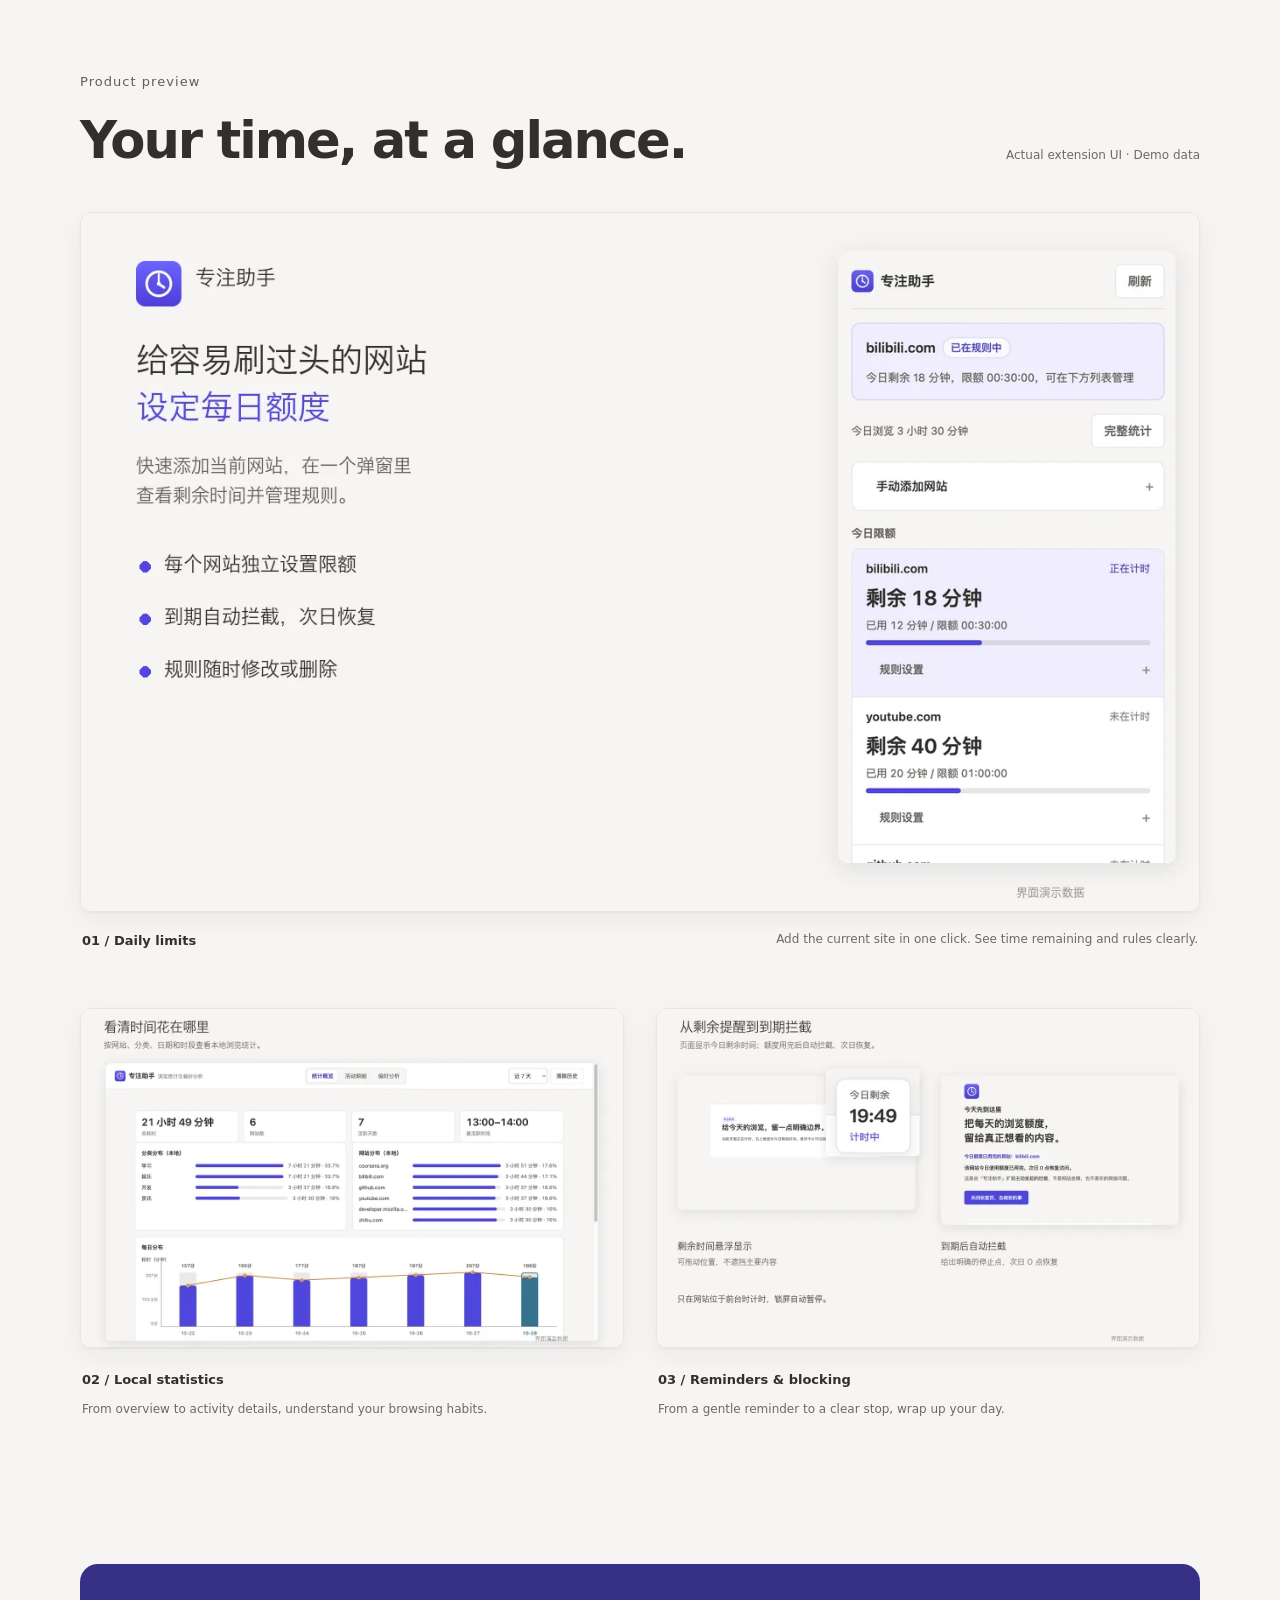
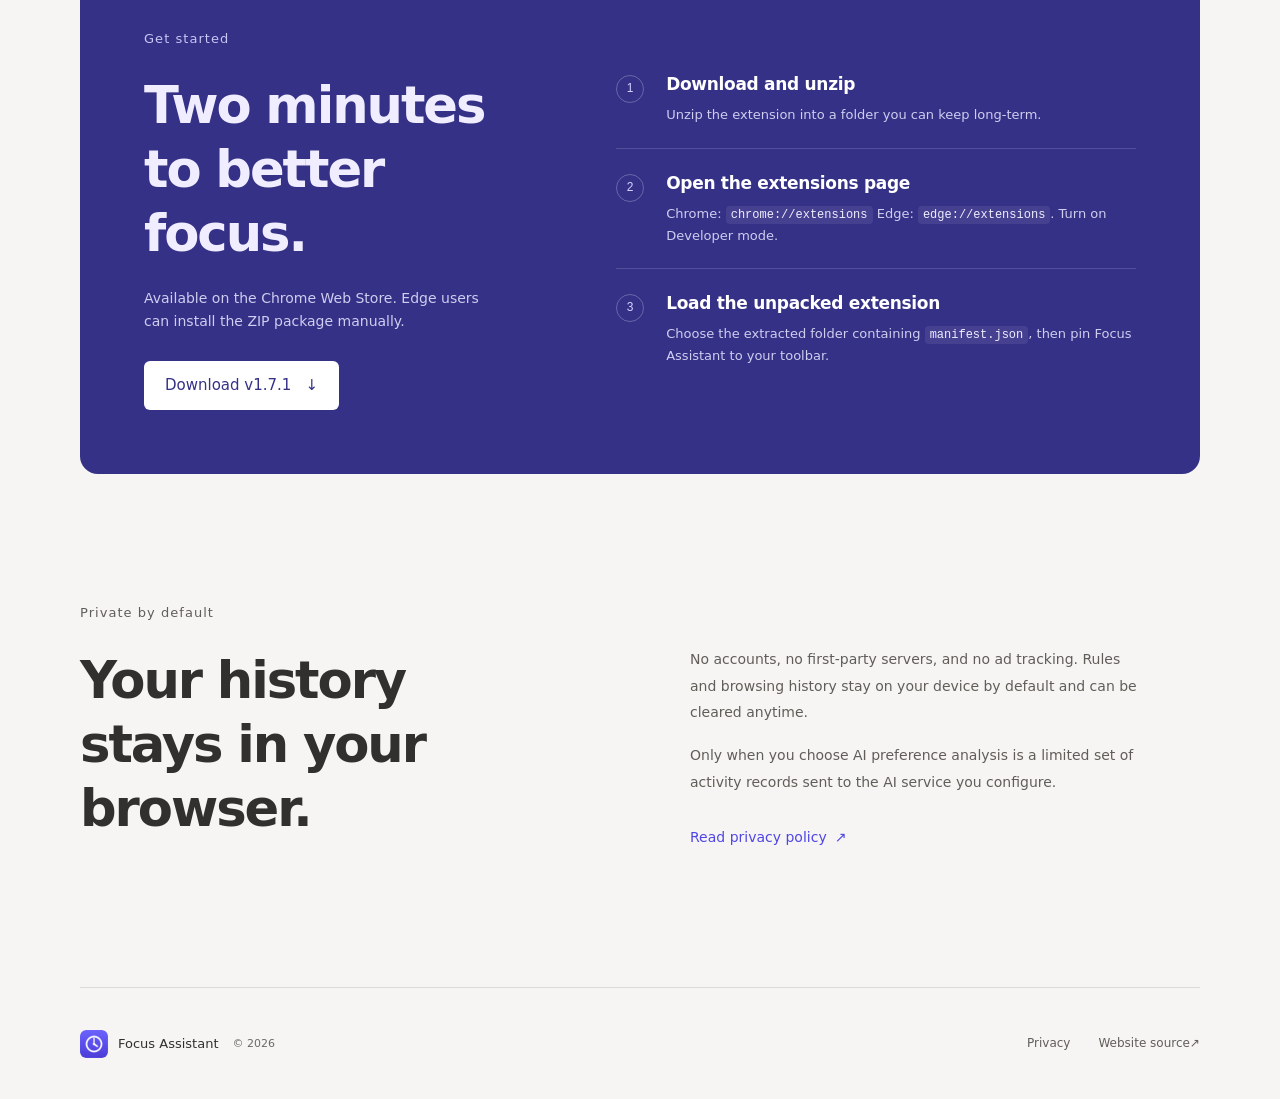
==== commit 7ed0731e: "feat(website): 发布 v1.7.1 AI 比例图更新" ====
--- a/index.html
+++ b/index.html
@@ -35,7 +35,7 @@
     <a class="brand" href="./" aria-label="专注助手首页" data-i18n-attr="aria-label:brand.aria">
       <img src="assets/icon.png" alt="" width="40" height="40">
       <span data-i18n="brand.name">专注助手</span>
-      <span class="version">v1.7.0</span>
+      <span class="version">v1.7.1</span>
     </a>
     <div class="header-actions">
       <a class="text-link header-link" href="#install"><span data-i18n="header.install">安装说明</span> <span aria-hidden="true">↘</span></a>
@@ -50,7 +50,7 @@
         <h1 id="hero-title"><span data-i18n="hero.title1">给浏览，</span><br><span data-i18n="hero.title2">一个停止点。</span></h1>
         <p class="hero-description"><span data-i18n="hero.description1">为容易刷过头的网站设置每日额度。</span><br class="desktop-break"> <span data-i18n="hero.description2">剩余时间看得见，到期自动停下，第二天再重新开始。</span></p>
         <div class="hero-actions">
-          <a class="button button-primary" href="assets/focus-helper-v1.7.0.zip" download>
+          <a class="button button-primary" href="assets/focus-helper-v1.7.1.zip" download>
             <span data-i18n="hero.download">免费下载扩展</span>
             <svg viewBox="0 0 20 20" width="18" height="18" fill="none" aria-hidden="true"><path d="M10 3v10m-4-4 4 4 4-4M4 16h12" stroke="currentColor" stroke-width="1.6" stroke-linecap="round" stroke-linejoin="round"/></svg>
           </a>
@@ -143,7 +143,7 @@
         <p class="eyebrow" data-i18n="install.eyebrow">现在开始</p>
         <h2 id="install-title"><span data-i18n="install.title1">两分钟，</span><br><span data-i18n="install.title2">开始专注。</span></h2>
         <p data-i18n="install.description">Chrome 应用商店已上架；Edge 用户可通过压缩包手动安装。</p>
-        <a class="button button-light" href="assets/focus-helper-v1.7.0.zip" download><span data-i18n="install.download">下载 v1.7.0</span> <span aria-hidden="true">↓</span></a>
+        <a class="button button-light" href="assets/focus-helper-v1.7.1.zip" download><span data-i18n="install.download">下载 v1.7.1</span> <span aria-hidden="true">↓</span></a>
       </div>
       <ol class="install-steps">
         <li><span class="step-number" aria-hidden="true">1</span><div><h3 data-i18n="install.step1Title">下载并解压</h3><p data-i18n="install.step1Body">将扩展压缩包解压到一个你会长期保留的文件夹。</p></div></li>
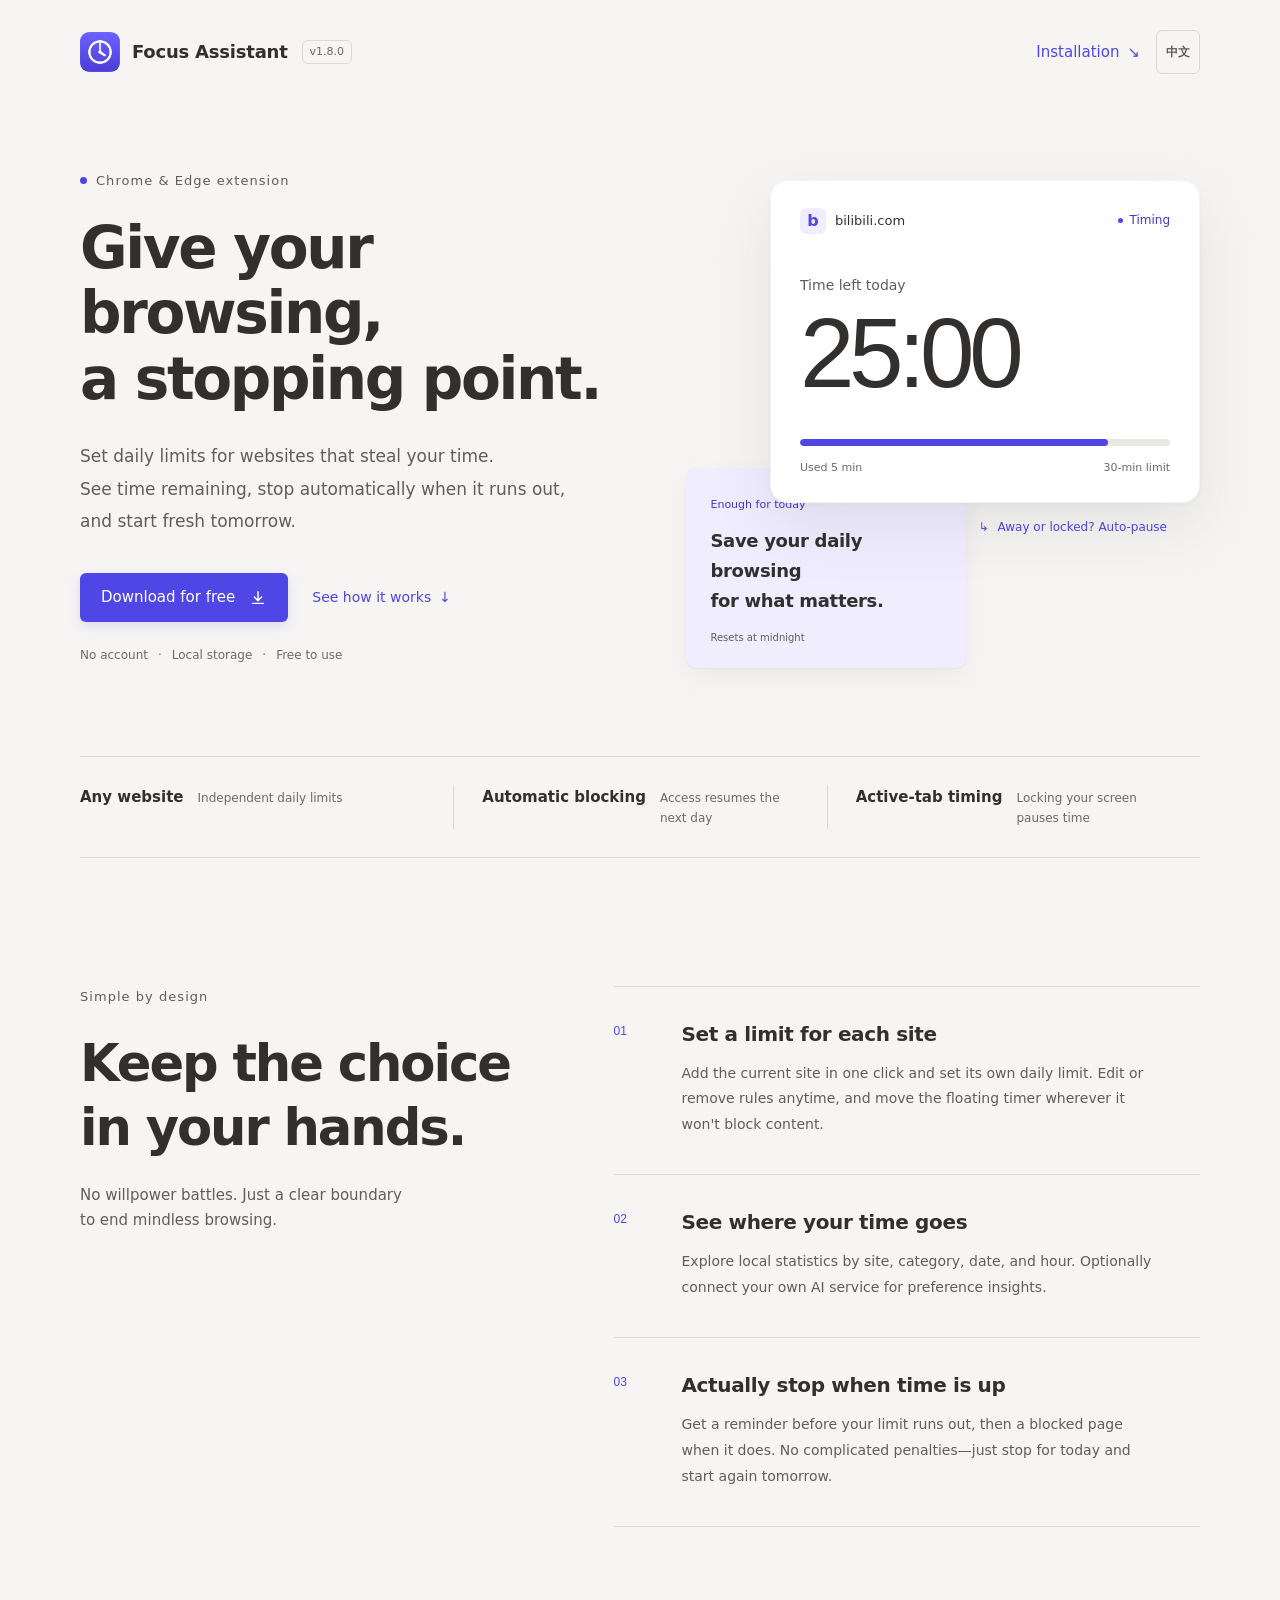
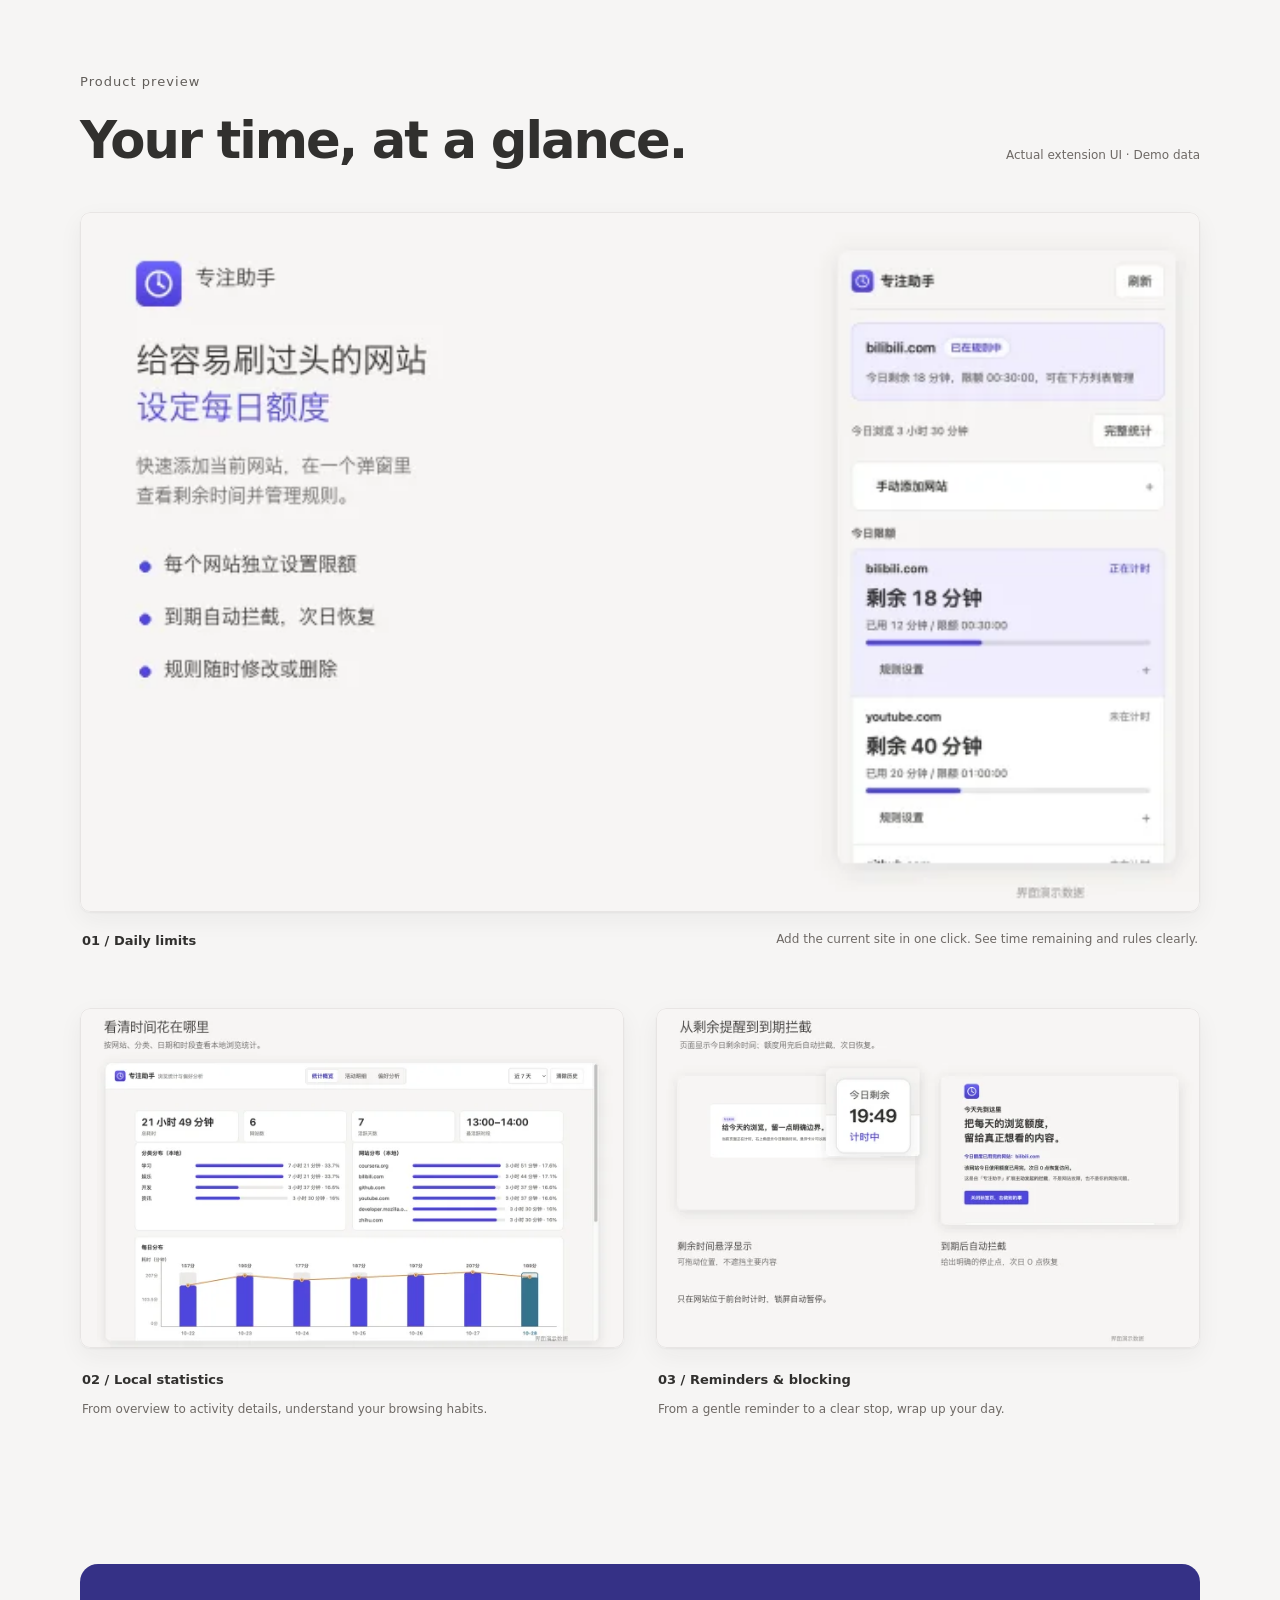
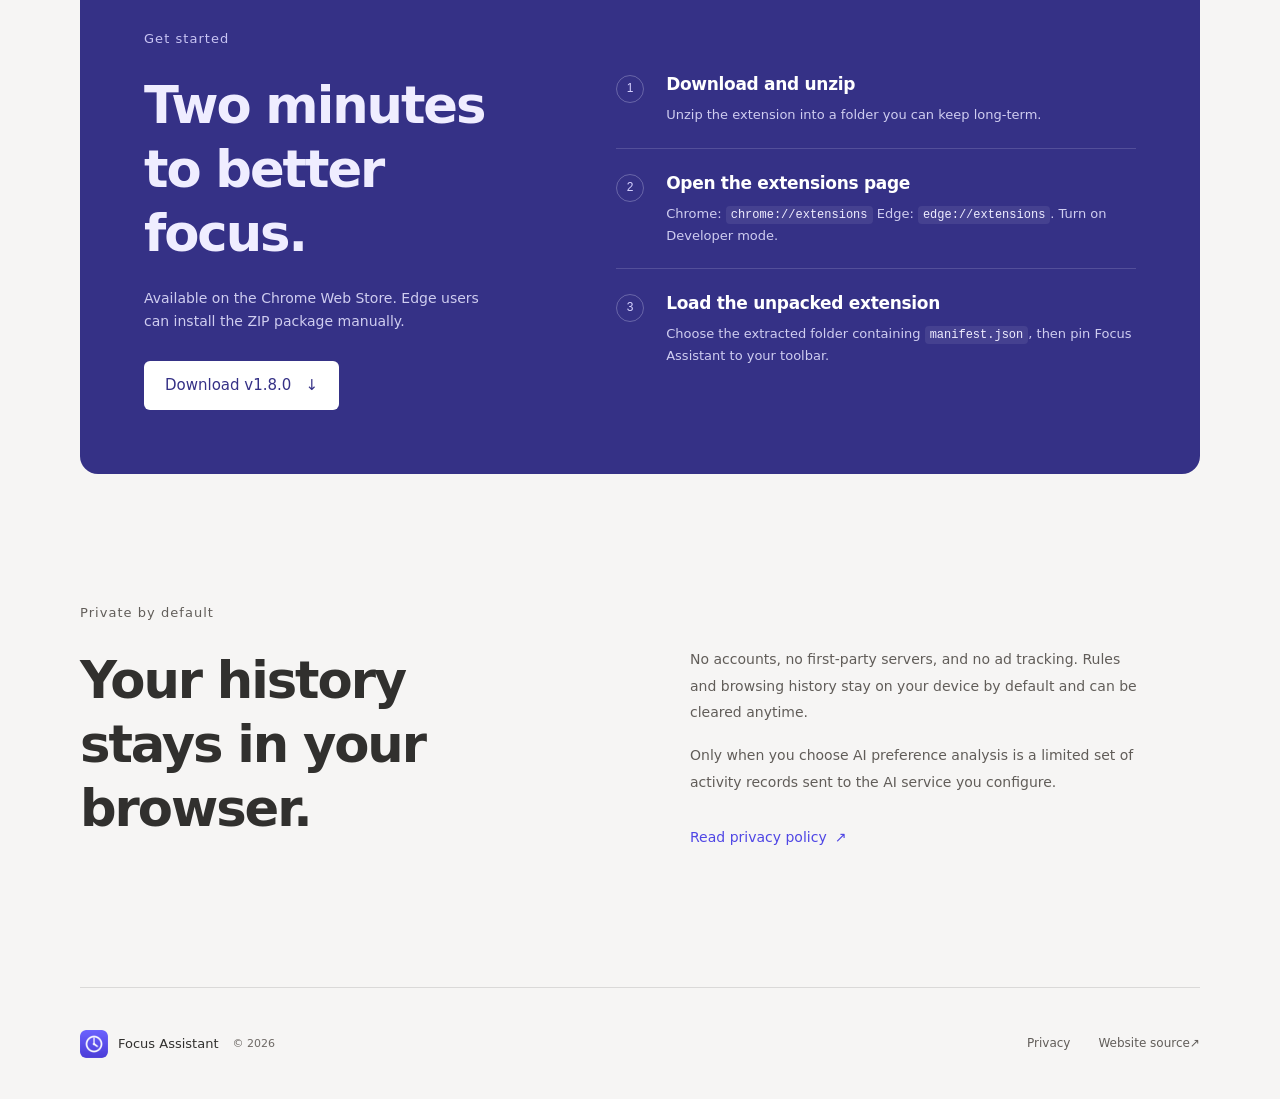
==== commit d38ac4ad: "feat(website): 发布 v1.8.0 今日时间拼图" ====
--- a/index.html
+++ b/index.html
@@ -35,7 +35,7 @@
     <a class="brand" href="./" aria-label="专注助手首页" data-i18n-attr="aria-label:brand.aria">
       <img src="assets/icon.png" alt="" width="40" height="40">
       <span data-i18n="brand.name">专注助手</span>
-      <span class="version">v1.7.1</span>
+      <span class="version">v1.8.0</span>
     </a>
     <div class="header-actions">
       <a class="text-link header-link" href="#install"><span data-i18n="header.install">安装说明</span> <span aria-hidden="true">↘</span></a>
@@ -50,7 +50,7 @@
         <h1 id="hero-title"><span data-i18n="hero.title1">给浏览，</span><br><span data-i18n="hero.title2">一个停止点。</span></h1>
         <p class="hero-description"><span data-i18n="hero.description1">为容易刷过头的网站设置每日额度。</span><br class="desktop-break"> <span data-i18n="hero.description2">剩余时间看得见，到期自动停下，第二天再重新开始。</span></p>
         <div class="hero-actions">
-          <a class="button button-primary" href="assets/focus-helper-v1.7.1.zip" download>
+          <a class="button button-primary" href="assets/focus-helper-v1.8.0.zip" download>
             <span data-i18n="hero.download">免费下载扩展</span>
             <svg viewBox="0 0 20 20" width="18" height="18" fill="none" aria-hidden="true"><path d="M10 3v10m-4-4 4 4 4-4M4 16h12" stroke="currentColor" stroke-width="1.6" stroke-linecap="round" stroke-linejoin="round"/></svg>
           </a>
@@ -143,7 +143,7 @@
         <p class="eyebrow" data-i18n="install.eyebrow">现在开始</p>
         <h2 id="install-title"><span data-i18n="install.title1">两分钟，</span><br><span data-i18n="install.title2">开始专注。</span></h2>
         <p data-i18n="install.description">Chrome 应用商店已上架；Edge 用户可通过压缩包手动安装。</p>
-        <a class="button button-light" href="assets/focus-helper-v1.7.1.zip" download><span data-i18n="install.download">下载 v1.7.1</span> <span aria-hidden="true">↓</span></a>
+        <a class="button button-light" href="assets/focus-helper-v1.8.0.zip" download><span data-i18n="install.download">下载 v1.8.0</span> <span aria-hidden="true">↓</span></a>
       </div>
       <ol class="install-steps">
         <li><span class="step-number" aria-hidden="true">1</span><div><h3 data-i18n="install.step1Title">下载并解压</h3><p data-i18n="install.step1Body">将扩展压缩包解压到一个你会长期保留的文件夹。</p></div></li>
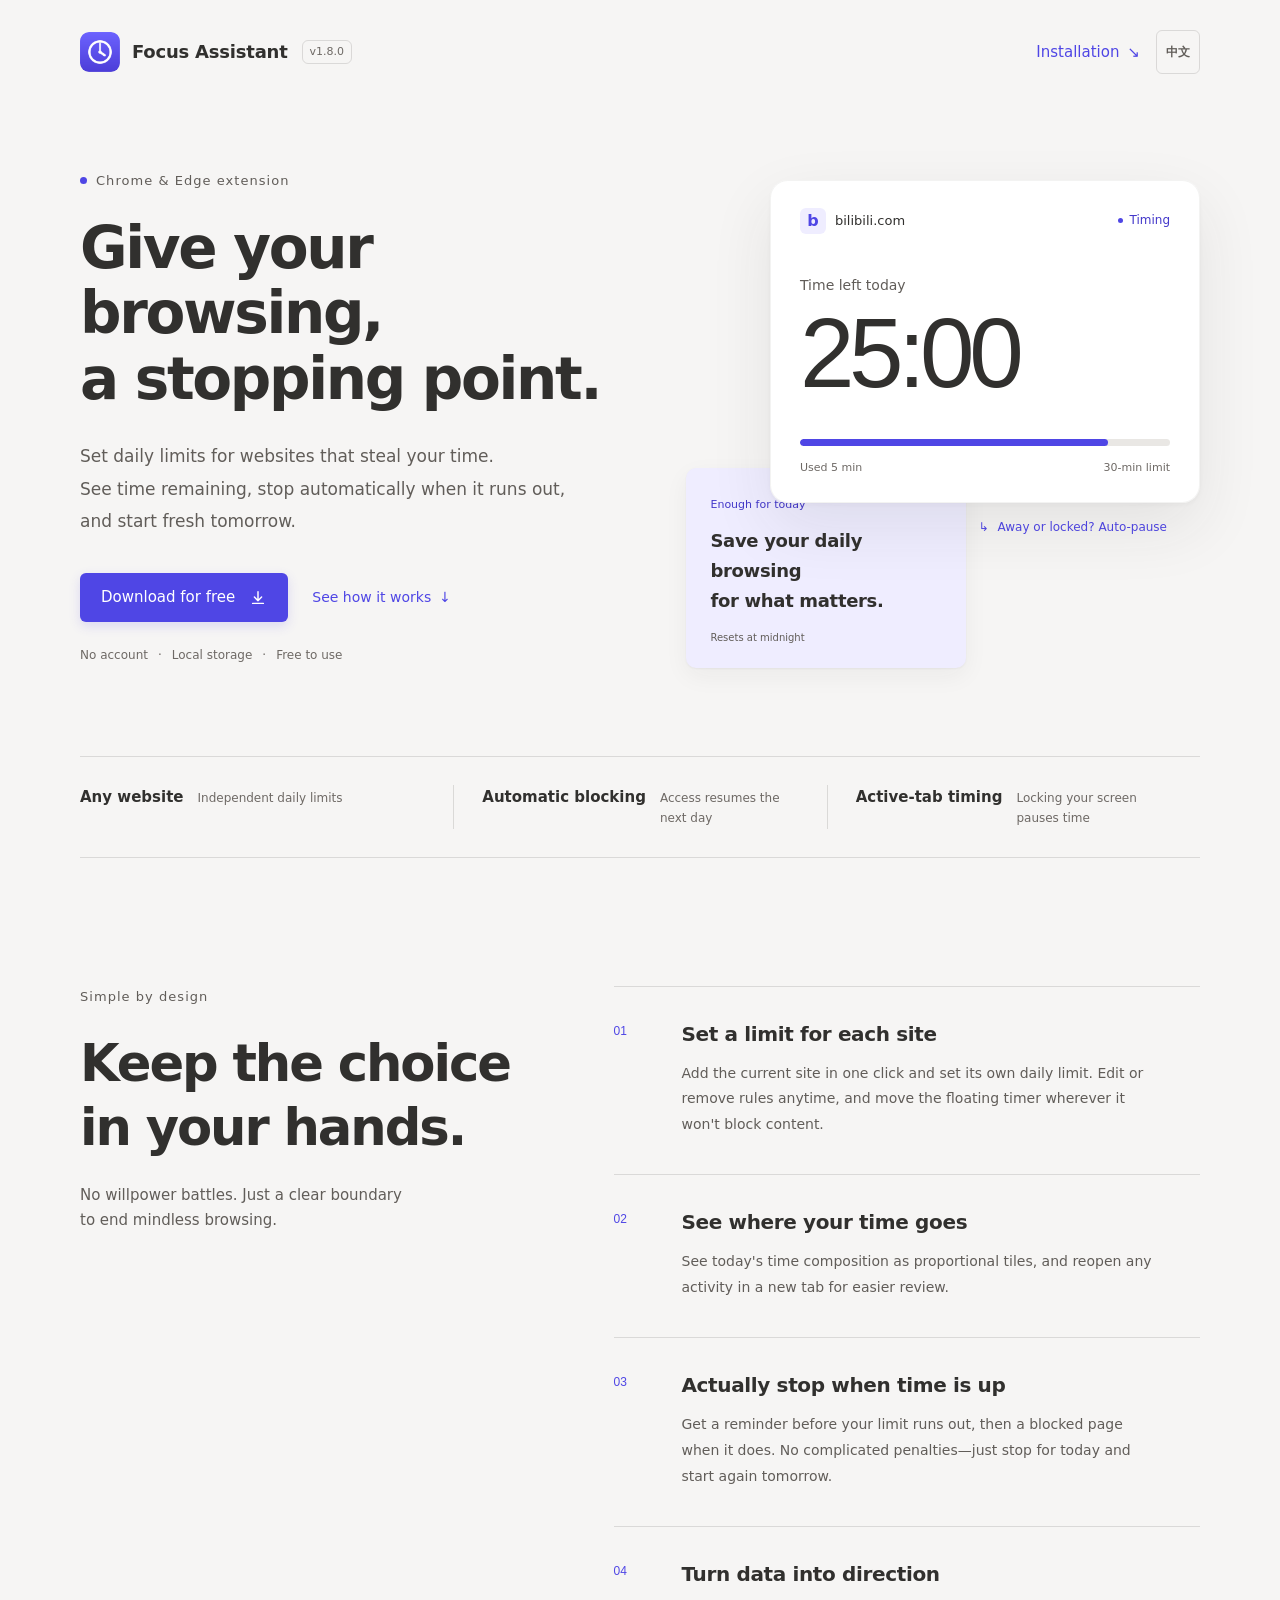
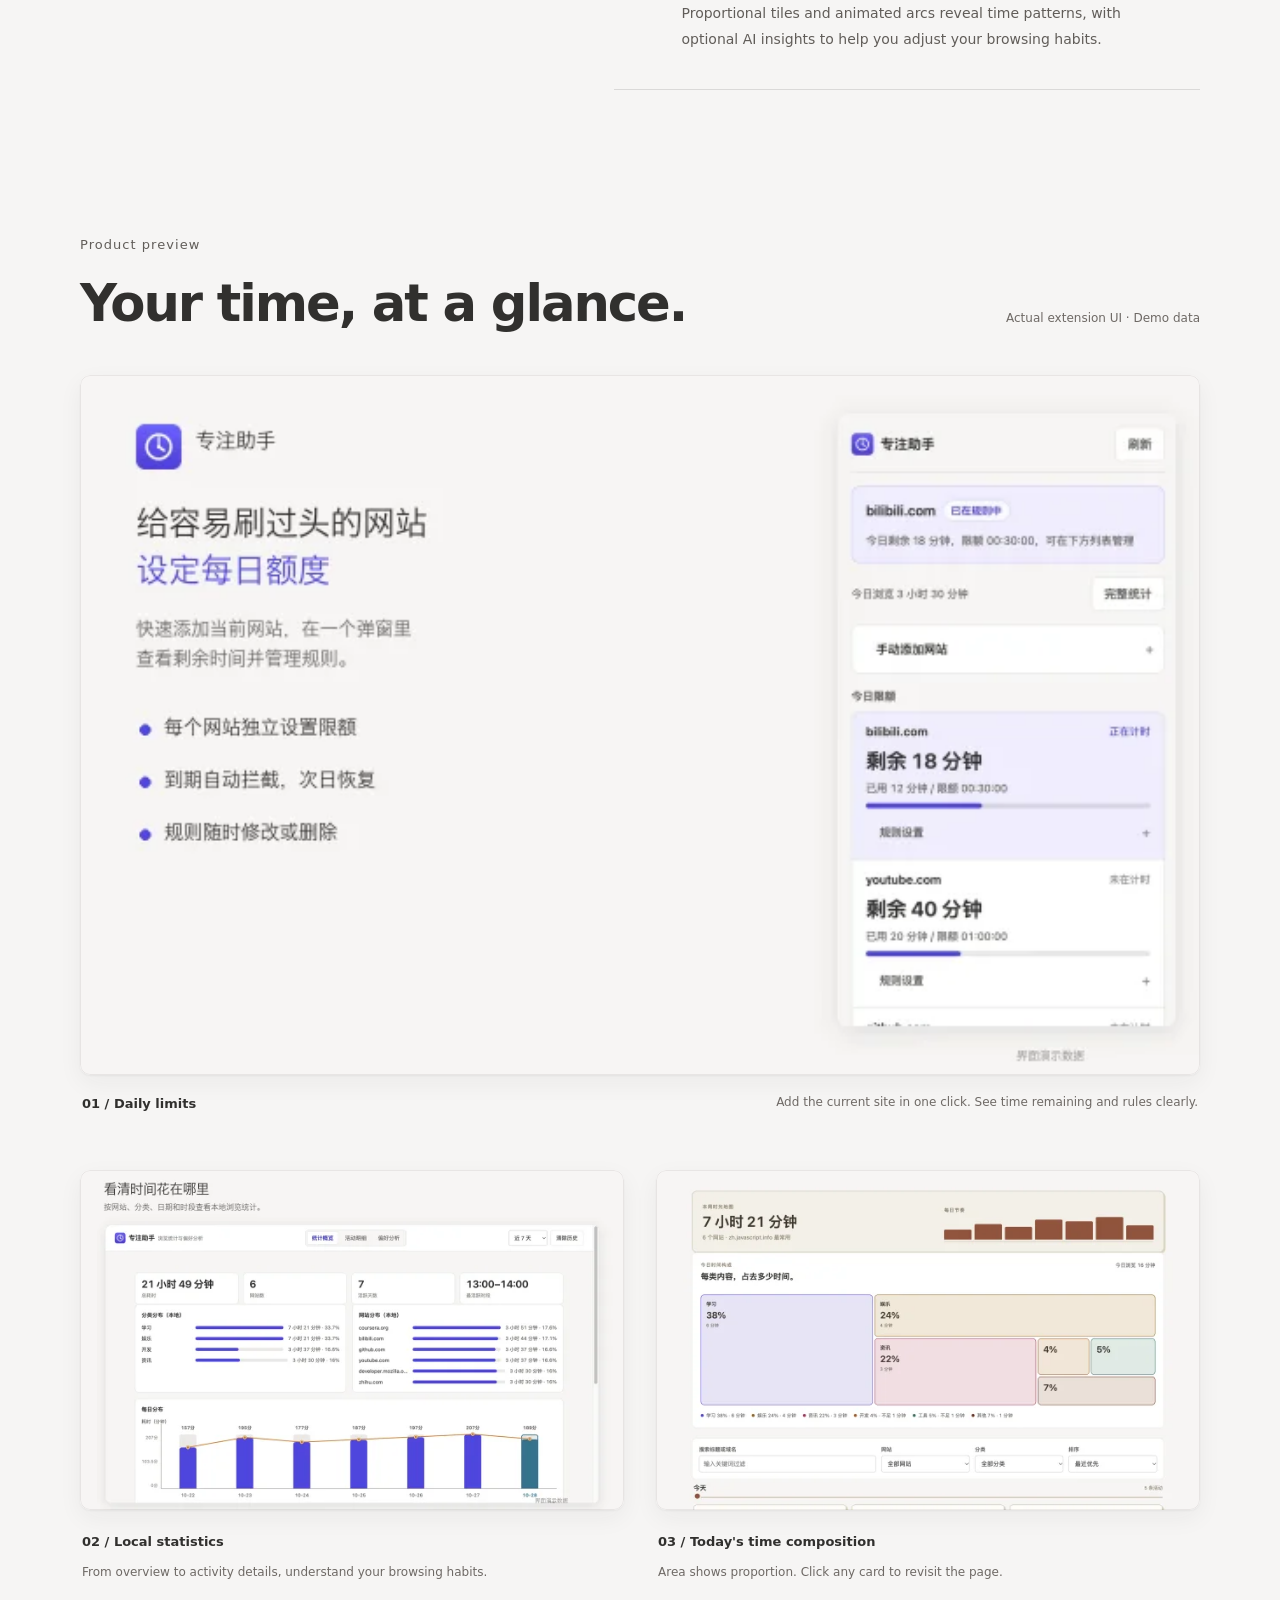
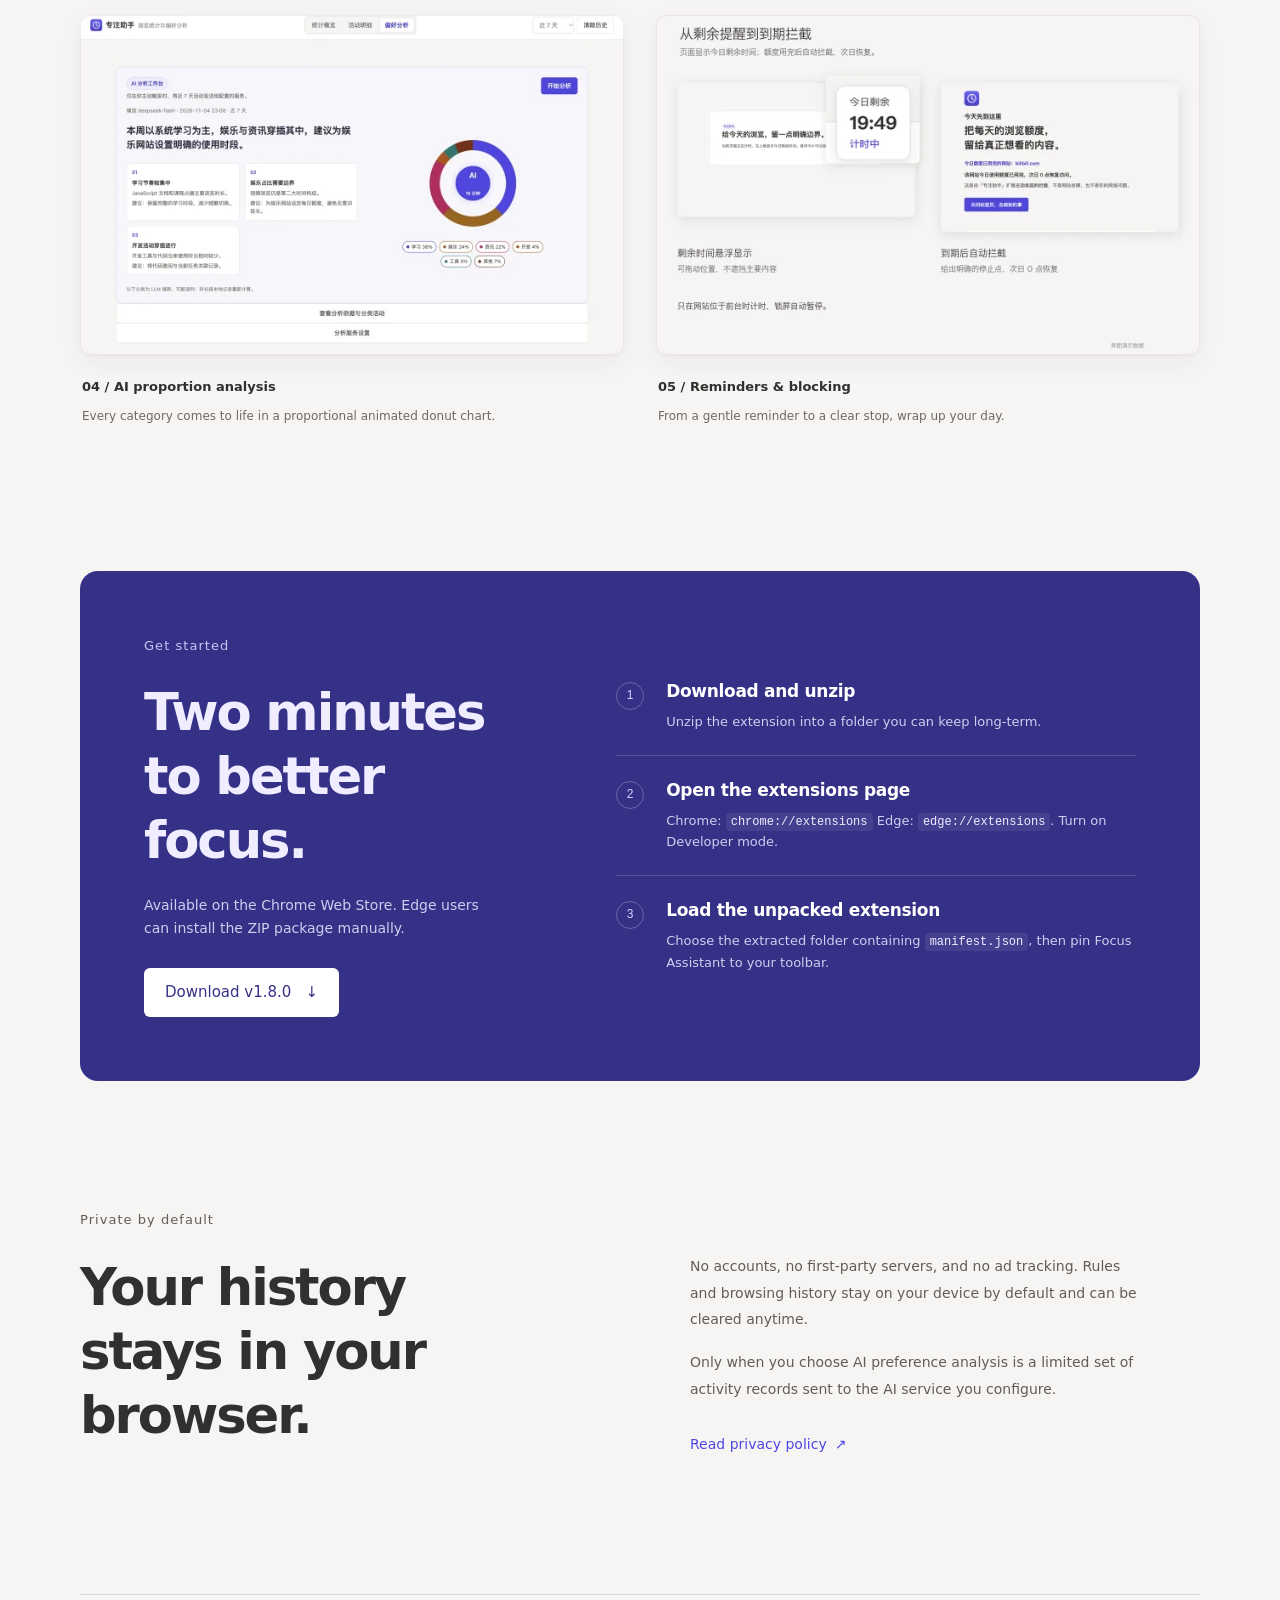
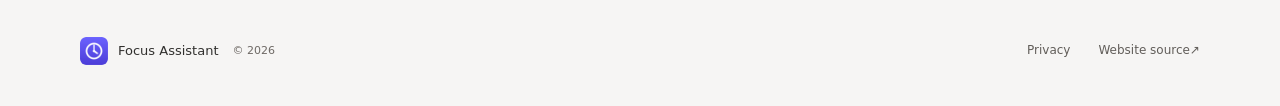
==== commit e5aae730: "feat(website): 更新今日拼图与 AI 比例图展示" ====
--- a/index.html
+++ b/index.html
@@ -102,11 +102,15 @@
         </article>
         <article class="feature-item">
           <span class="feature-number" aria-hidden="true">02</span>
-          <div><h3 data-i18n="feature2.title">看见时间去向</h3><p data-i18n="feature2.body">按网站、分类、日期和时段查看本地统计。需要时，也可以接入自己的模型服务，生成可选的 AI 偏好分析。</p></div>
+          <div><h3 data-i18n="feature2.title">看见时间去向</h3><p data-i18n="feature2.body">今日时间拼图用面积展示分类比例，活动卡片可在新标签页重新打开对应网页，让历史记录更容易理解和回顾。</p></div>
         </article>
         <article class="feature-item">
           <span class="feature-number" aria-hidden="true">03</span>
           <div><h3 data-i18n="feature3.title">到期之后，真的停下来</h3><p data-i18n="feature3.body">额度即将用完时提醒，用完后自动进入拦截页。没有复杂的惩罚，只有今天到此为止，明天重新开始。</p></div>
+        </article>
+        <article class="feature-item">
+          <span class="feature-number" aria-hidden="true">04</span>
+          <div><h3 data-i18n="feature4.title">让数据给出方向</h3><p data-i18n="feature4.body">面积和弧段都对应真实时长，AI 偏好分析用动态环形图呈现类别构成，帮你快速发现值得调整的习惯。</p></div>
         </article>
       </div>
     </section>
@@ -131,9 +135,21 @@
         </figure>
         <figure class="shot">
           <div class="shot-frame">
+            <img src="assets/activity-1280.webp" srcset="assets/activity-640.webp 640w, assets/activity-1280.webp 1280w" sizes="(max-width: 760px) calc(100vw - 40px), 544px" width="1280" height="800" loading="lazy" decoding="async" alt="今日时间拼图：用不同面积的矩形展示学习、娱乐、资讯、开发、工具和其他分类的浏览比例" data-i18n-attr="alt:shots.activityAlt">
+          </div>
+          <figcaption><span data-i18n="shots.activityCaption">03 / 今日时间拼图</span><p data-i18n="shots.activityText">面积就是比例，点击卡片还能回到对应网页。</p></figcaption>
+        </figure>
+        <figure class="shot">
+          <div class="shot-frame">
+            <img src="assets/analysis-1280.webp" srcset="assets/analysis-640.webp 640w, assets/analysis-1280.webp 1280w" sizes="(max-width: 760px) calc(100vw - 40px), 544px" width="1280" height="800" loading="lazy" decoding="async" alt="AI 偏好分析：用真实比例环形图展示各分类占比、总时长和对应图例" data-i18n-attr="alt:shots.analysisAlt">
+          </div>
+          <figcaption><span data-i18n="shots.analysisCaption">04 / AI 比例分析</span><p data-i18n="shots.analysisText">每种分类都融入真实比例的动态环形图。</p></figcaption>
+        </figure>
+        <figure class="shot">
+          <div class="shot-frame">
             <img src="assets/countdown-1280.webp" srcset="assets/countdown-640.webp 640w, assets/countdown-1280.webp 1280w" sizes="(max-width: 760px) calc(100vw - 40px), 544px" width="1280" height="800" loading="lazy" decoding="async" alt="倒计时悬浮框与到期拦截页：显示今日剩余时间，额度用完后提示次日恢复" data-i18n-attr="alt:shots.countdownAlt">
           </div>
-          <figcaption><span data-i18n="shots.countdownCaption">03 / 提醒与拦截</span><p data-i18n="shots.countdownText">从温和提醒到明确停止，给今天一个收尾。</p></figcaption>
+          <figcaption><span data-i18n="shots.countdownCaption">05 / 提醒与拦截</span><p data-i18n="shots.countdownText">从温和提醒到明确停止，给今天一个收尾。</p></figcaption>
         </figure>
       </div>
     </section>
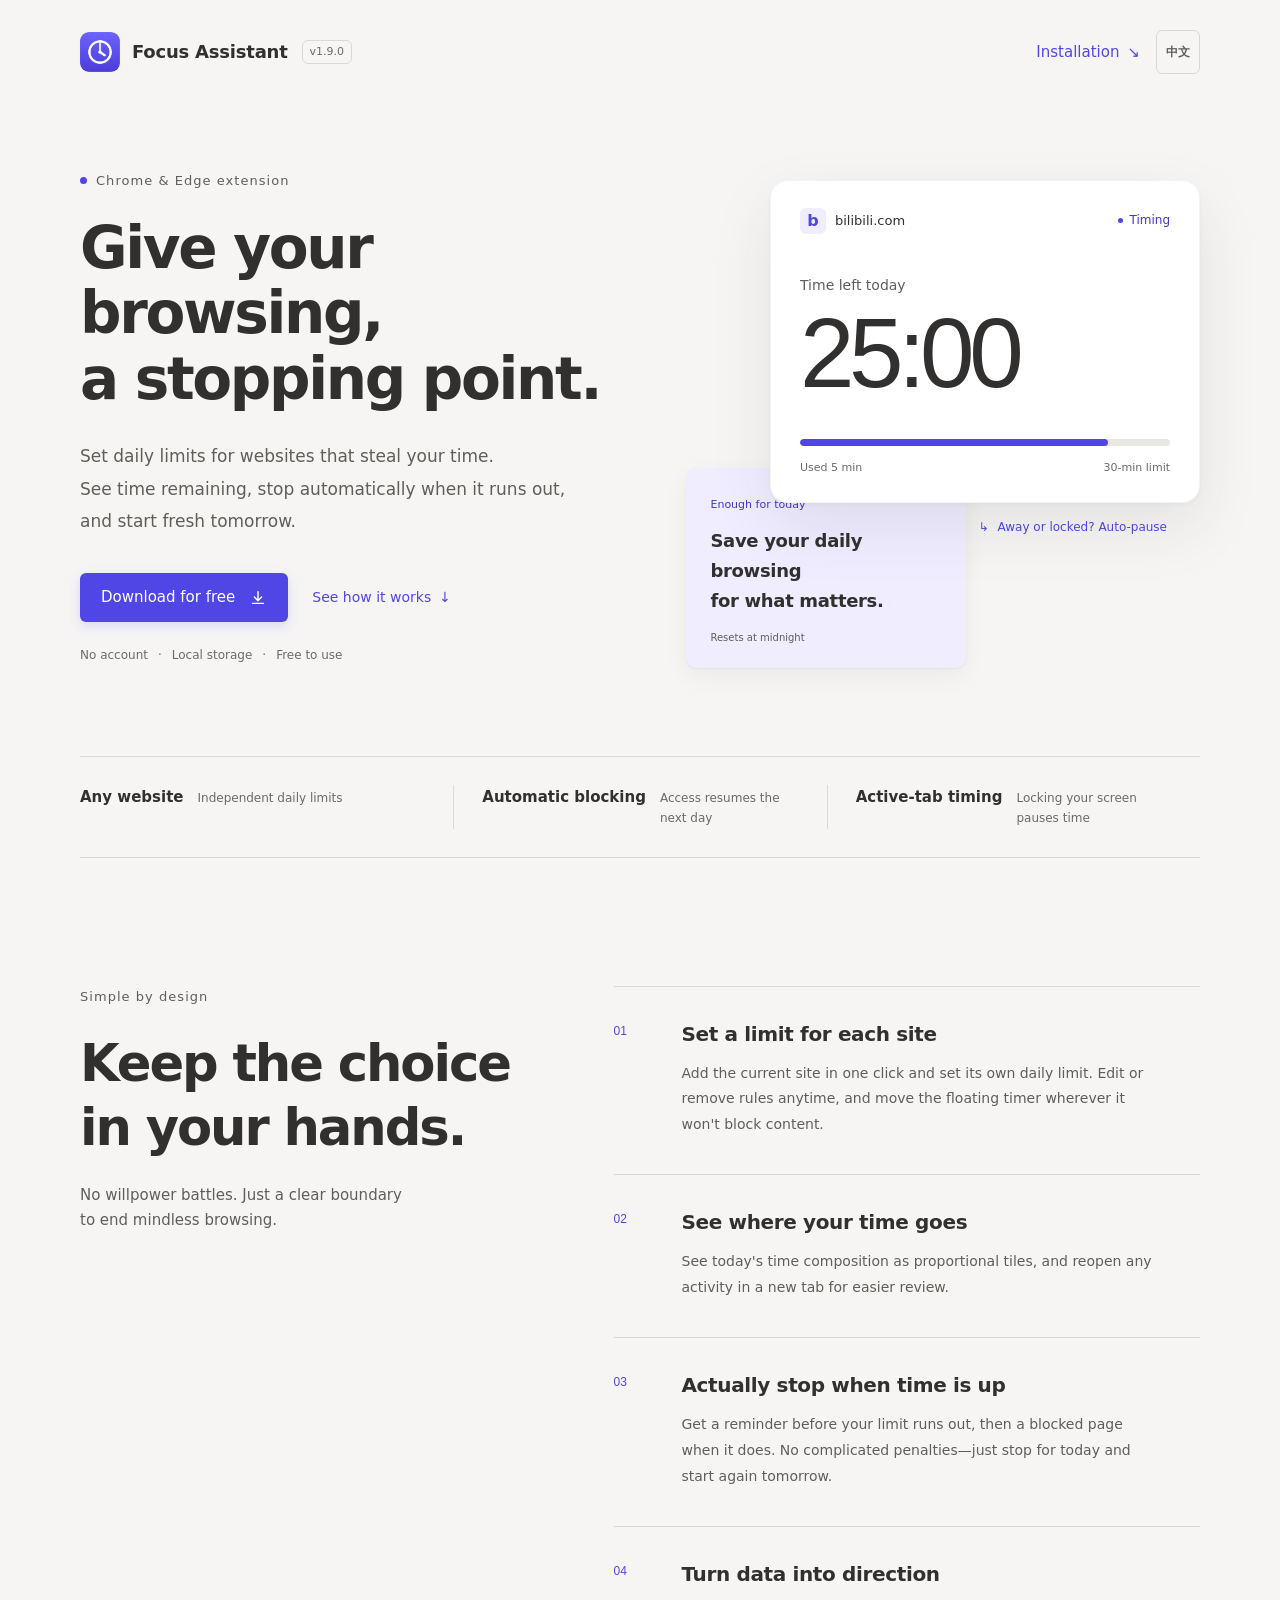
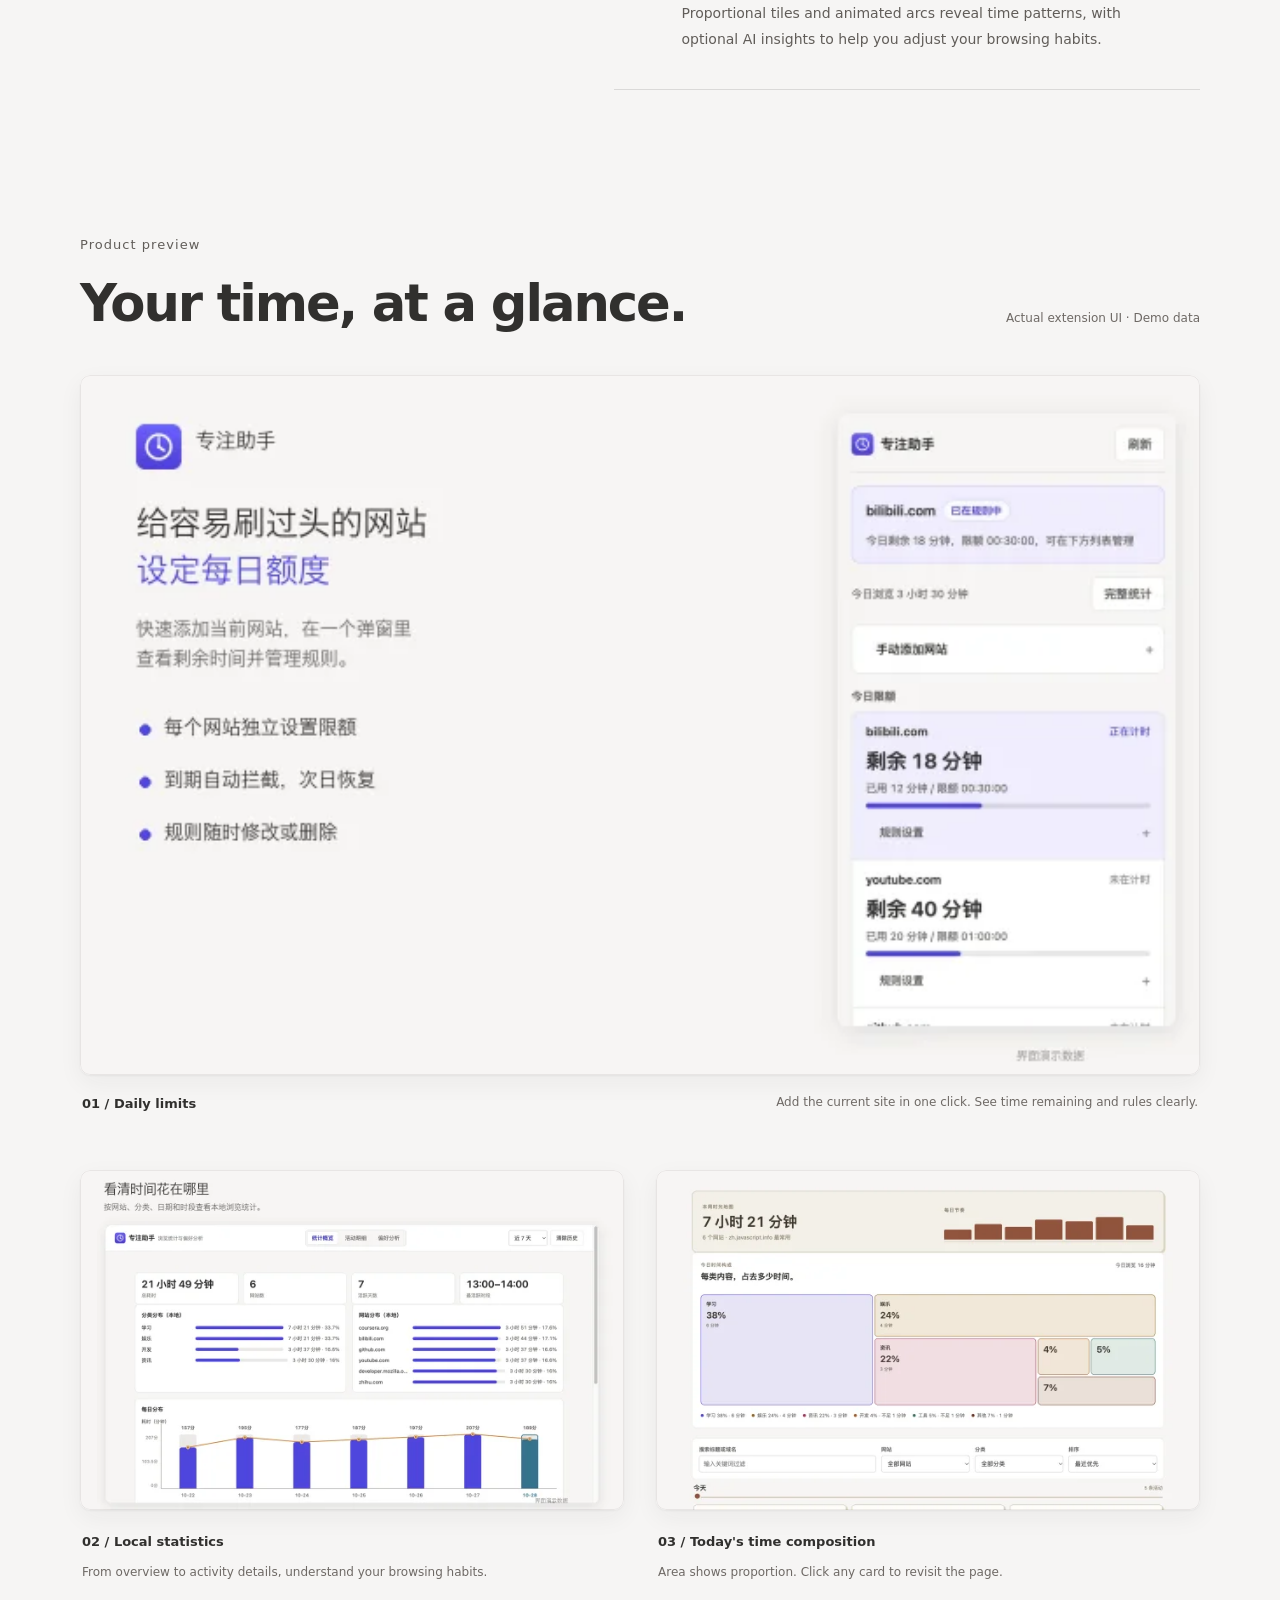
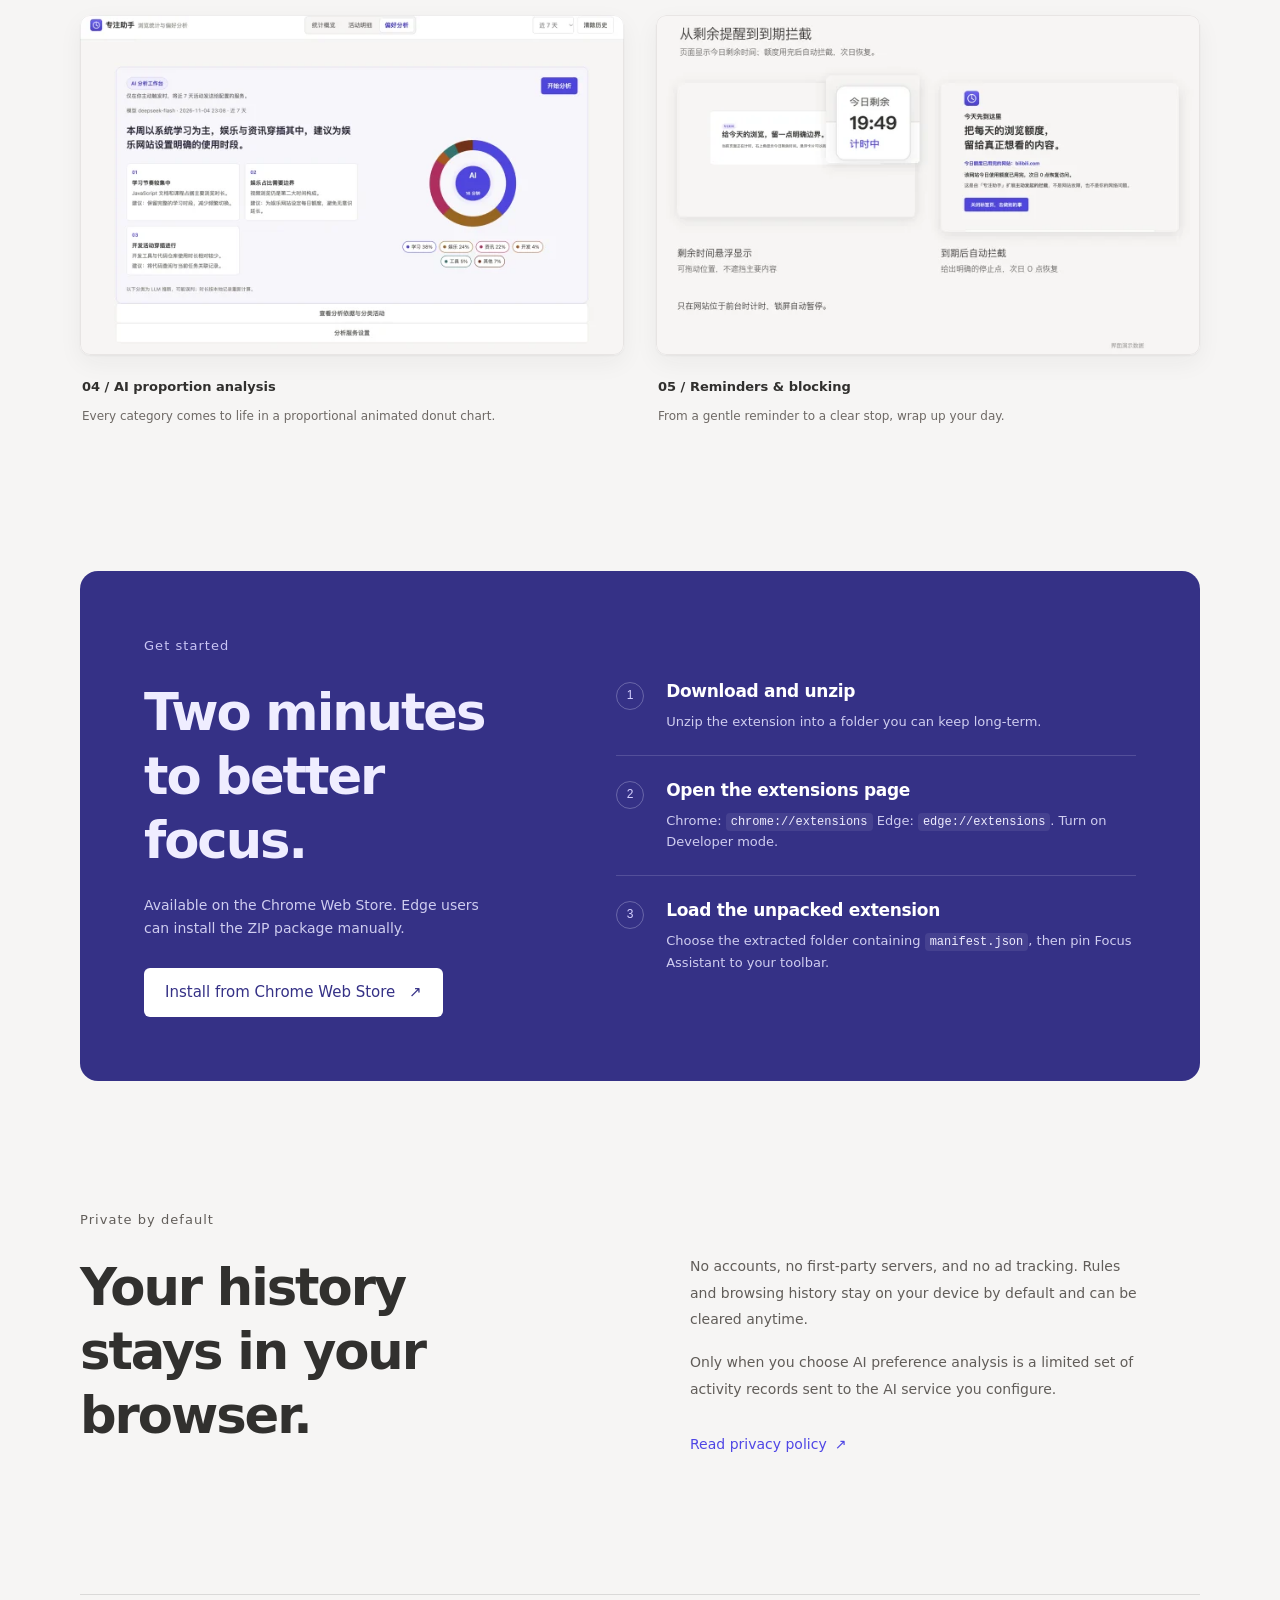
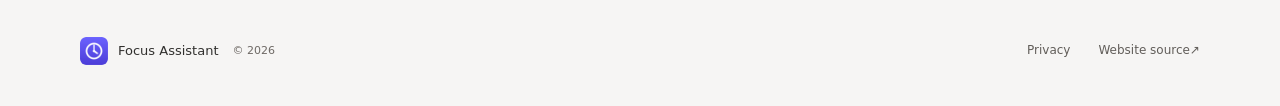
==== commit 87cd3eef: "feat(website): 发布 v1.9.0 并按浏览器分流安装" ====
--- a/index.html
+++ b/index.html
@@ -35,7 +35,7 @@
     <a class="brand" href="./" aria-label="专注助手首页" data-i18n-attr="aria-label:brand.aria">
       <img src="assets/icon.png" alt="" width="40" height="40">
       <span data-i18n="brand.name">专注助手</span>
-      <span class="version">v1.8.0</span>
+      <span class="version">v1.9.0</span>
     </a>
     <div class="header-actions">
       <a class="text-link header-link" href="#install"><span data-i18n="header.install">安装说明</span> <span aria-hidden="true">↘</span></a>
@@ -50,7 +50,7 @@
         <h1 id="hero-title"><span data-i18n="hero.title1">给浏览，</span><br><span data-i18n="hero.title2">一个停止点。</span></h1>
         <p class="hero-description"><span data-i18n="hero.description1">为容易刷过头的网站设置每日额度。</span><br class="desktop-break"> <span data-i18n="hero.description2">剩余时间看得见，到期自动停下，第二天再重新开始。</span></p>
         <div class="hero-actions">
-          <a class="button button-primary" href="assets/focus-helper-v1.8.0.zip" download>
+          <a class="button button-primary" href="assets/focus-helper-v1.9.0.zip" download>
             <span data-i18n="hero.download">免费下载扩展</span>
             <svg viewBox="0 0 20 20" width="18" height="18" fill="none" aria-hidden="true"><path d="M10 3v10m-4-4 4 4 4-4M4 16h12" stroke="currentColor" stroke-width="1.6" stroke-linecap="round" stroke-linejoin="round"/></svg>
           </a>
@@ -159,7 +159,7 @@
         <p class="eyebrow" data-i18n="install.eyebrow">现在开始</p>
         <h2 id="install-title"><span data-i18n="install.title1">两分钟，</span><br><span data-i18n="install.title2">开始专注。</span></h2>
         <p data-i18n="install.description">Chrome 应用商店已上架；Edge 用户可通过压缩包手动安装。</p>
-        <a class="button button-light" href="assets/focus-helper-v1.8.0.zip" download><span data-i18n="install.download">下载 v1.8.0</span> <span aria-hidden="true">↓</span></a>
+        <a class="button button-light" href="https://chromewebstore.google.com/detail/%E4%B8%93%E6%B3%A8%E5%8A%A9%E6%89%8B/obiboadjnnnmilpfndmgcpgpdbcbhelk?pli=1" target="_blank" rel="noopener noreferrer"><span data-i18n="install.download">Chrome 应用商店安装</span> <span aria-hidden="true">↗</span></a>
       </div>
       <ol class="install-steps">
         <li><span class="step-number" aria-hidden="true">1</span><div><h3 data-i18n="install.step1Title">下载并解压</h3><p data-i18n="install.step1Body">将扩展压缩包解压到一个你会长期保留的文件夹。</p></div></li>
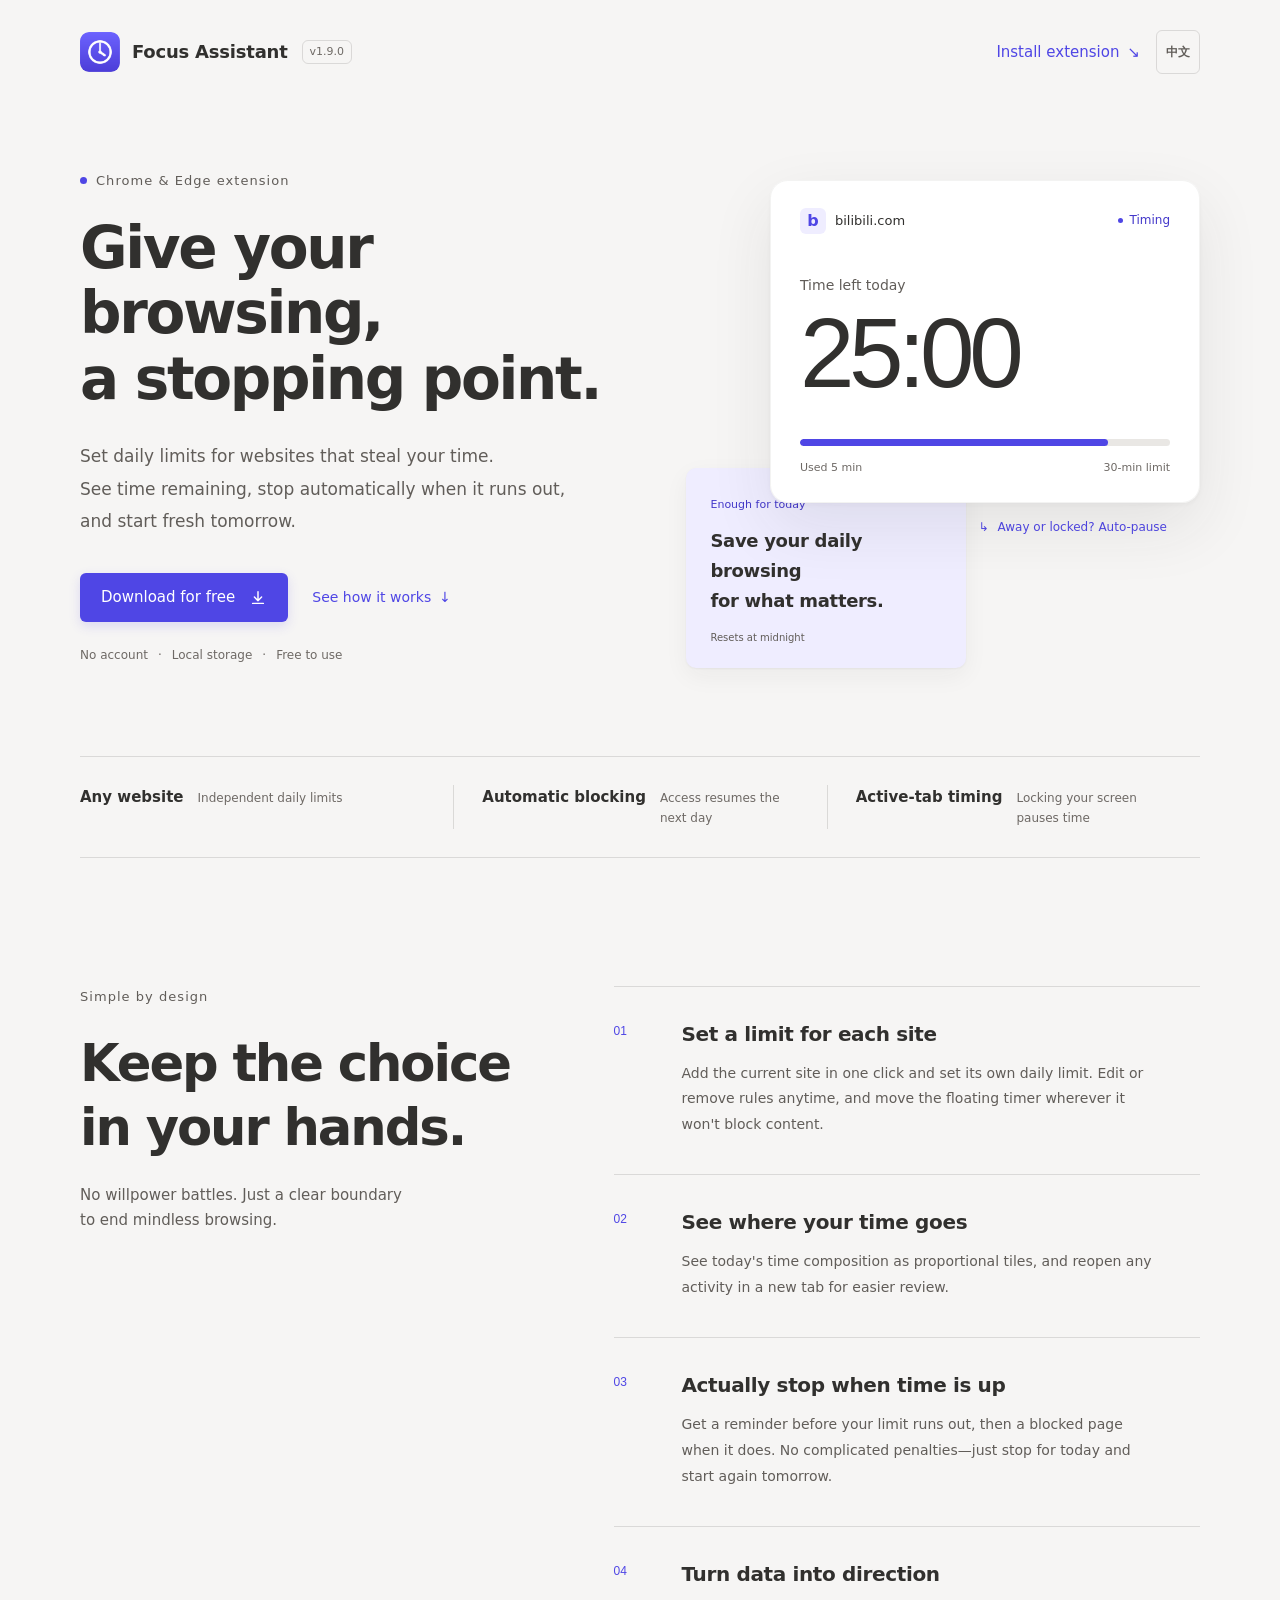
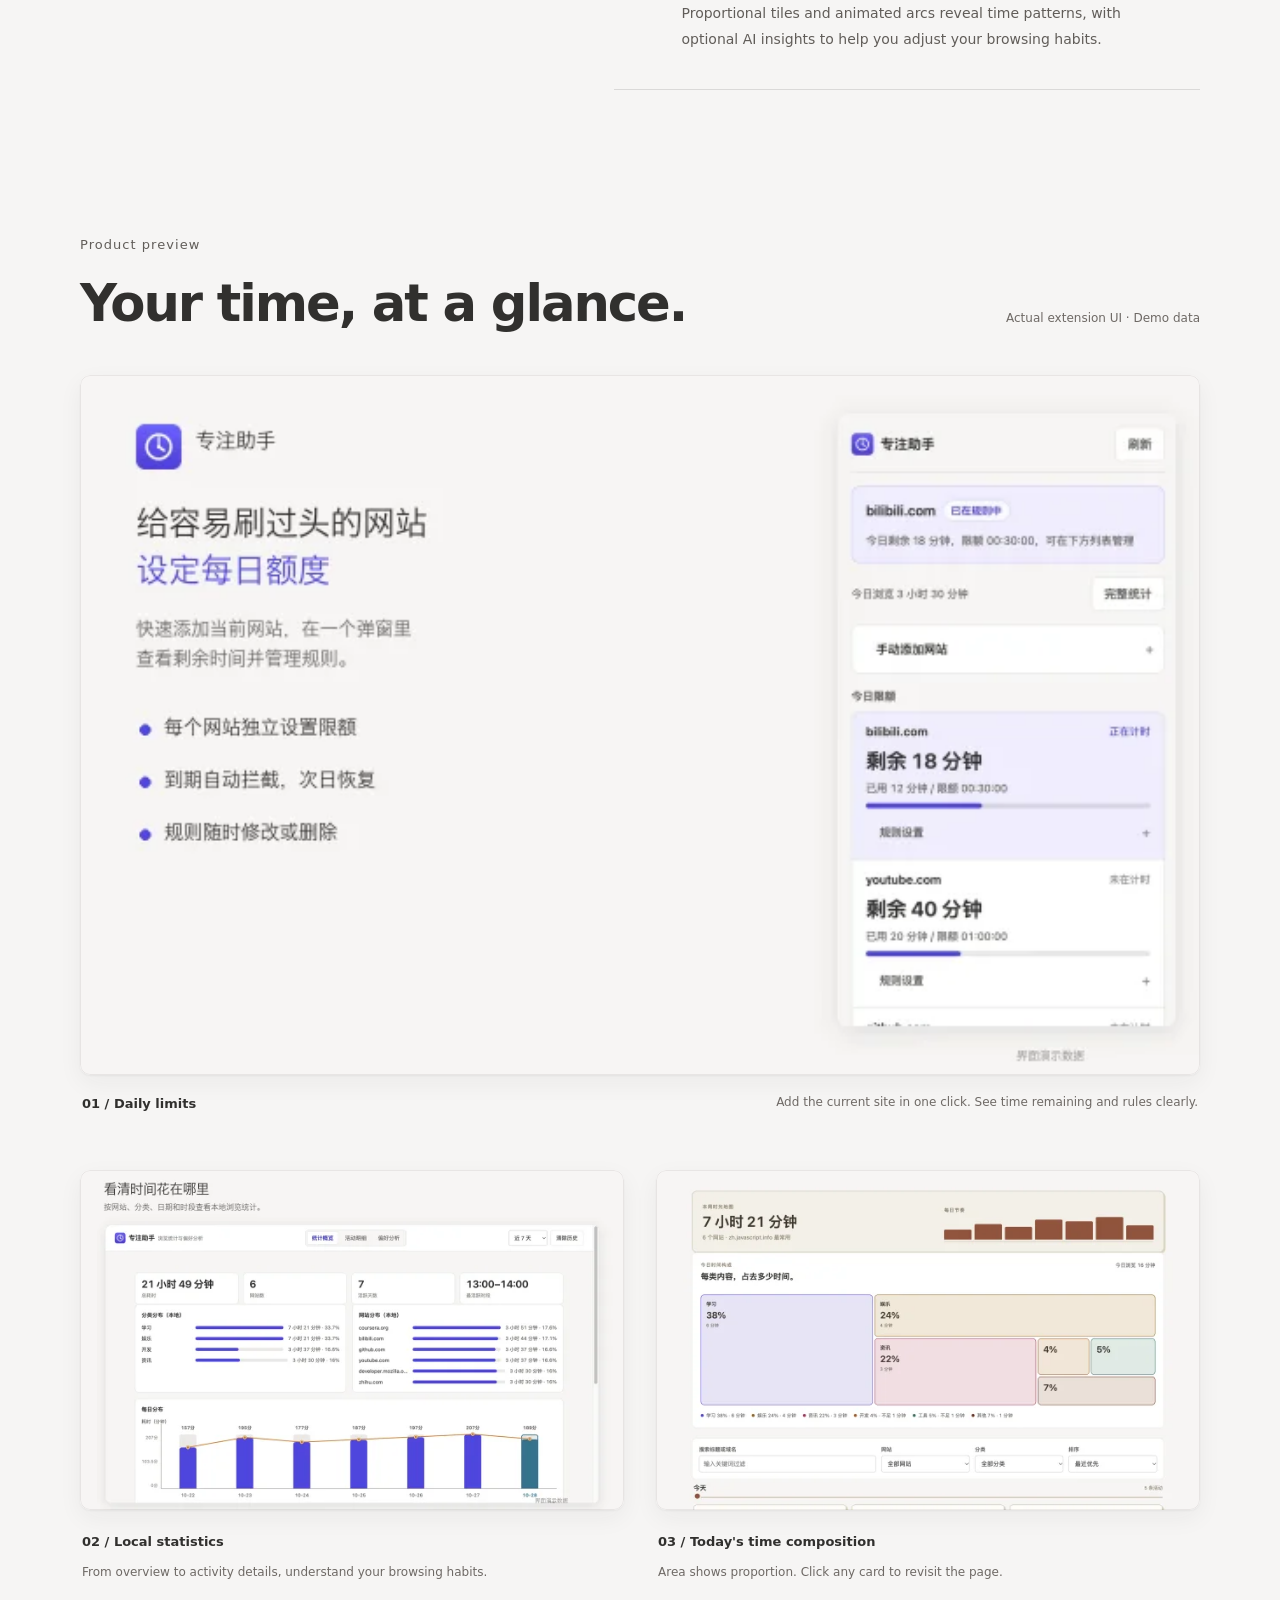
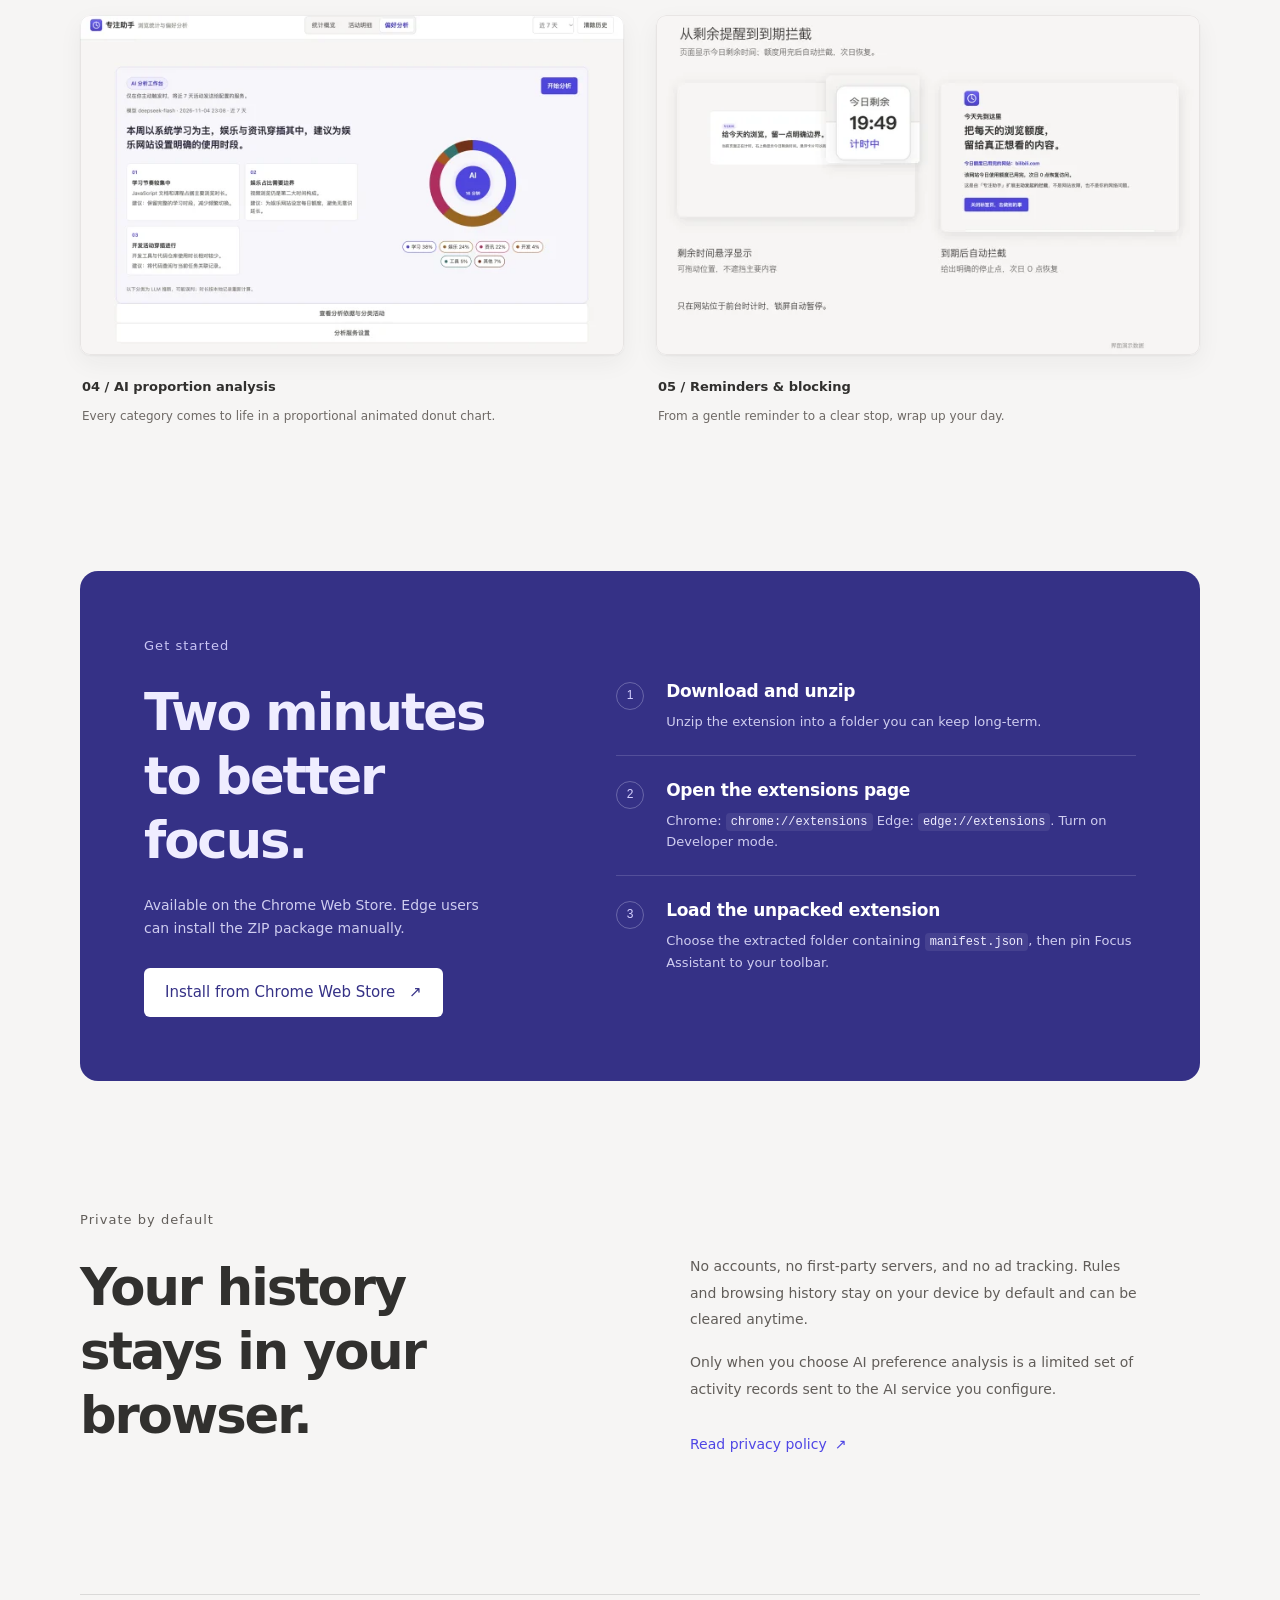
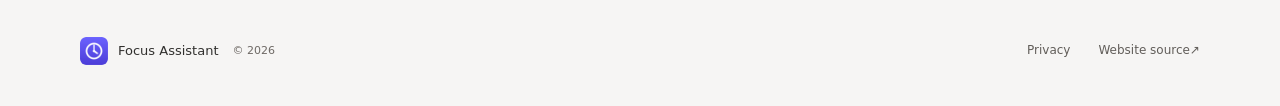
==== commit 56f307cc: "feat(website): 顶部安装入口按浏览器分流" ====
--- a/index.html
+++ b/index.html
@@ -38,7 +38,7 @@
       <span class="version">v1.9.0</span>
     </a>
     <div class="header-actions">
-      <a class="text-link header-link" href="#install"><span data-i18n="header.install">安装说明</span> <span aria-hidden="true">↘</span></a>
+      <a class="text-link header-link" href="#install"><span data-i18n="header.install">安装扩展</span> <span aria-hidden="true">↘</span></a>
       <button class="language-toggle" id="language-toggle" type="button" aria-label="Switch to English" hidden>EN</button>
     </div>
   </header>
